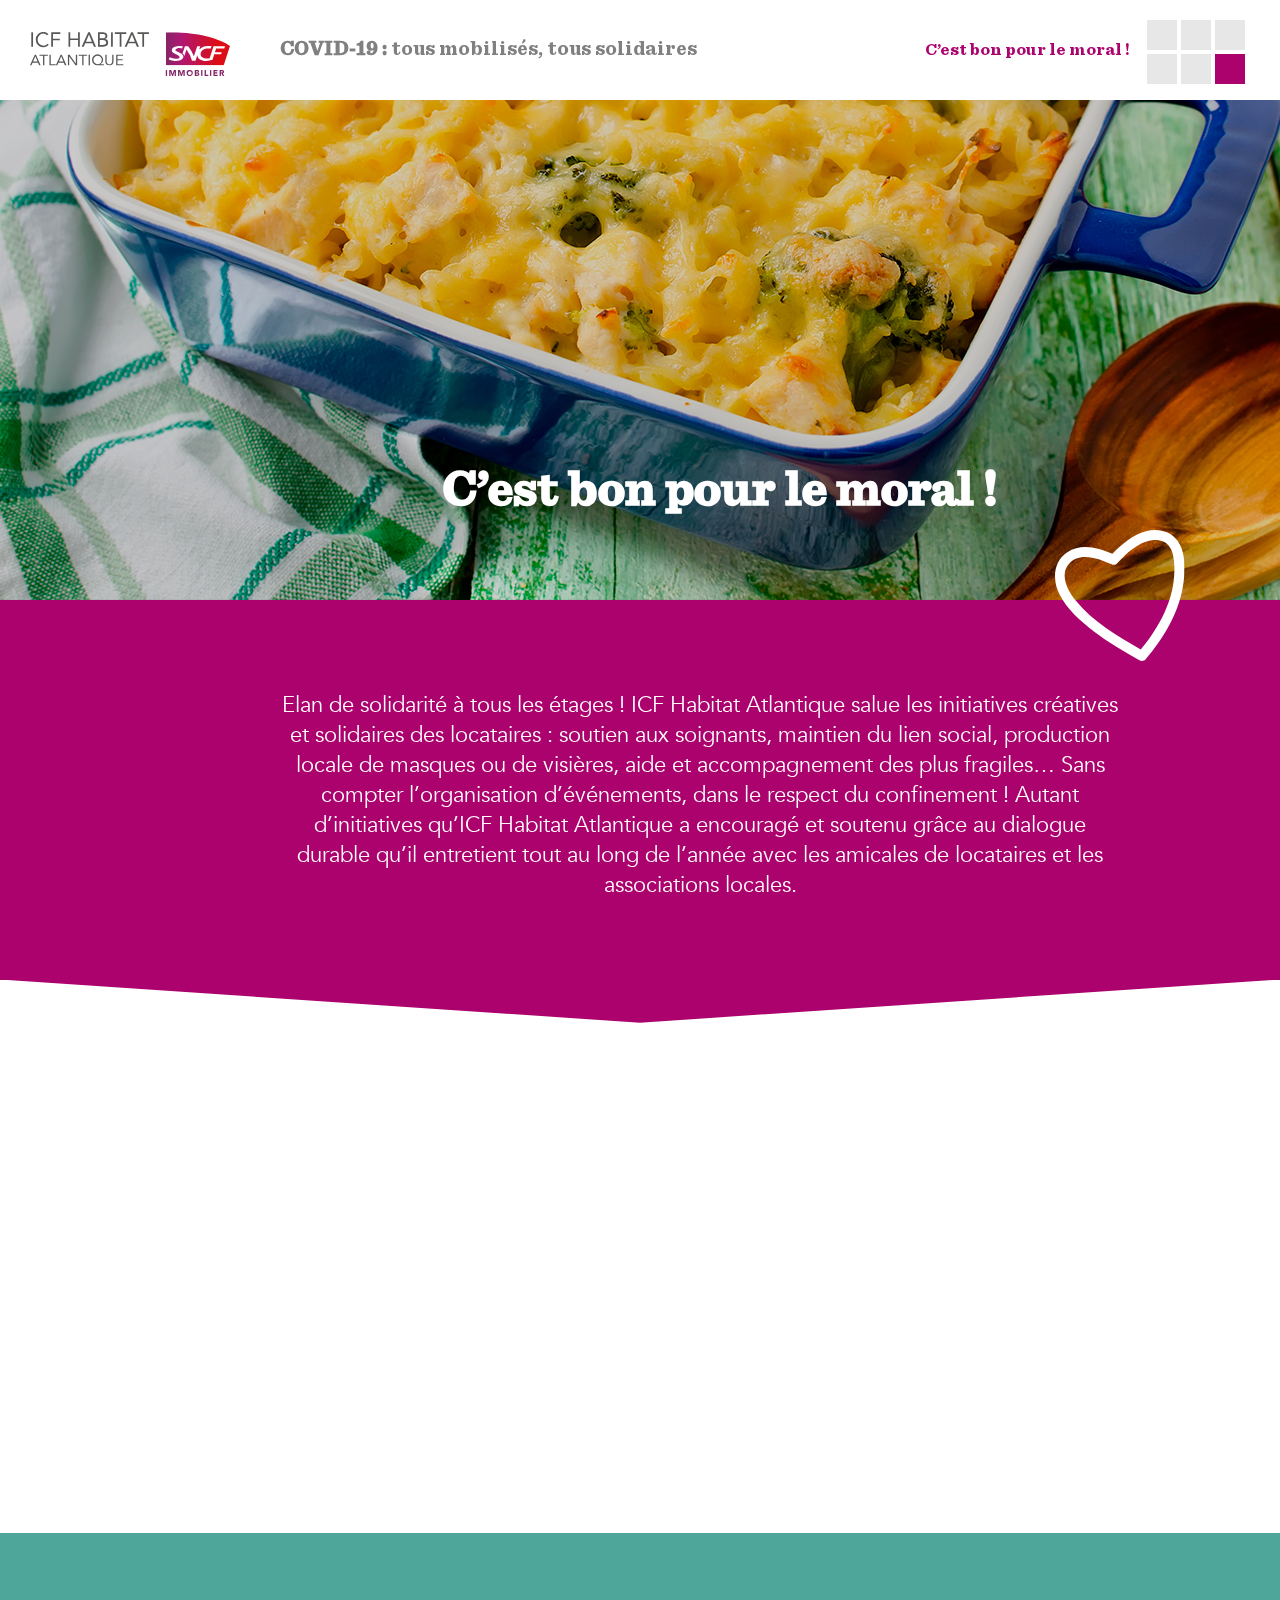
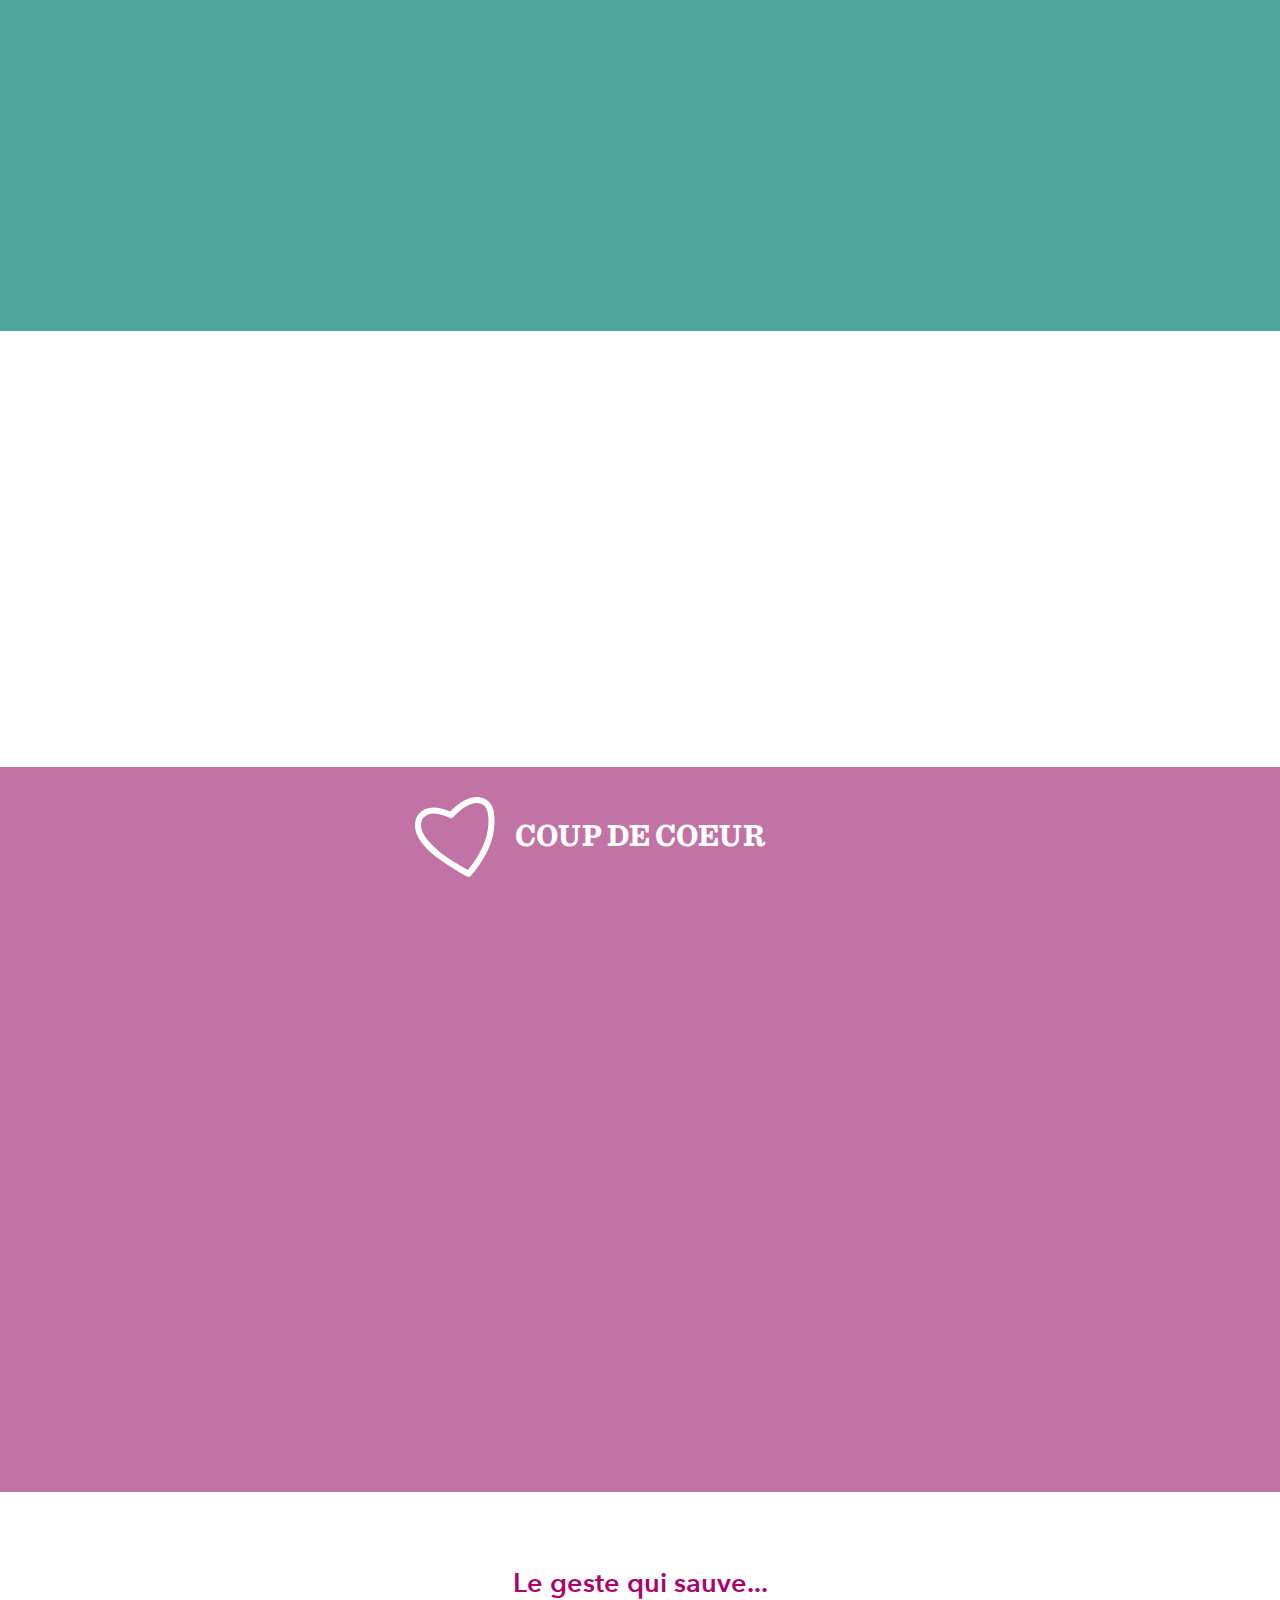
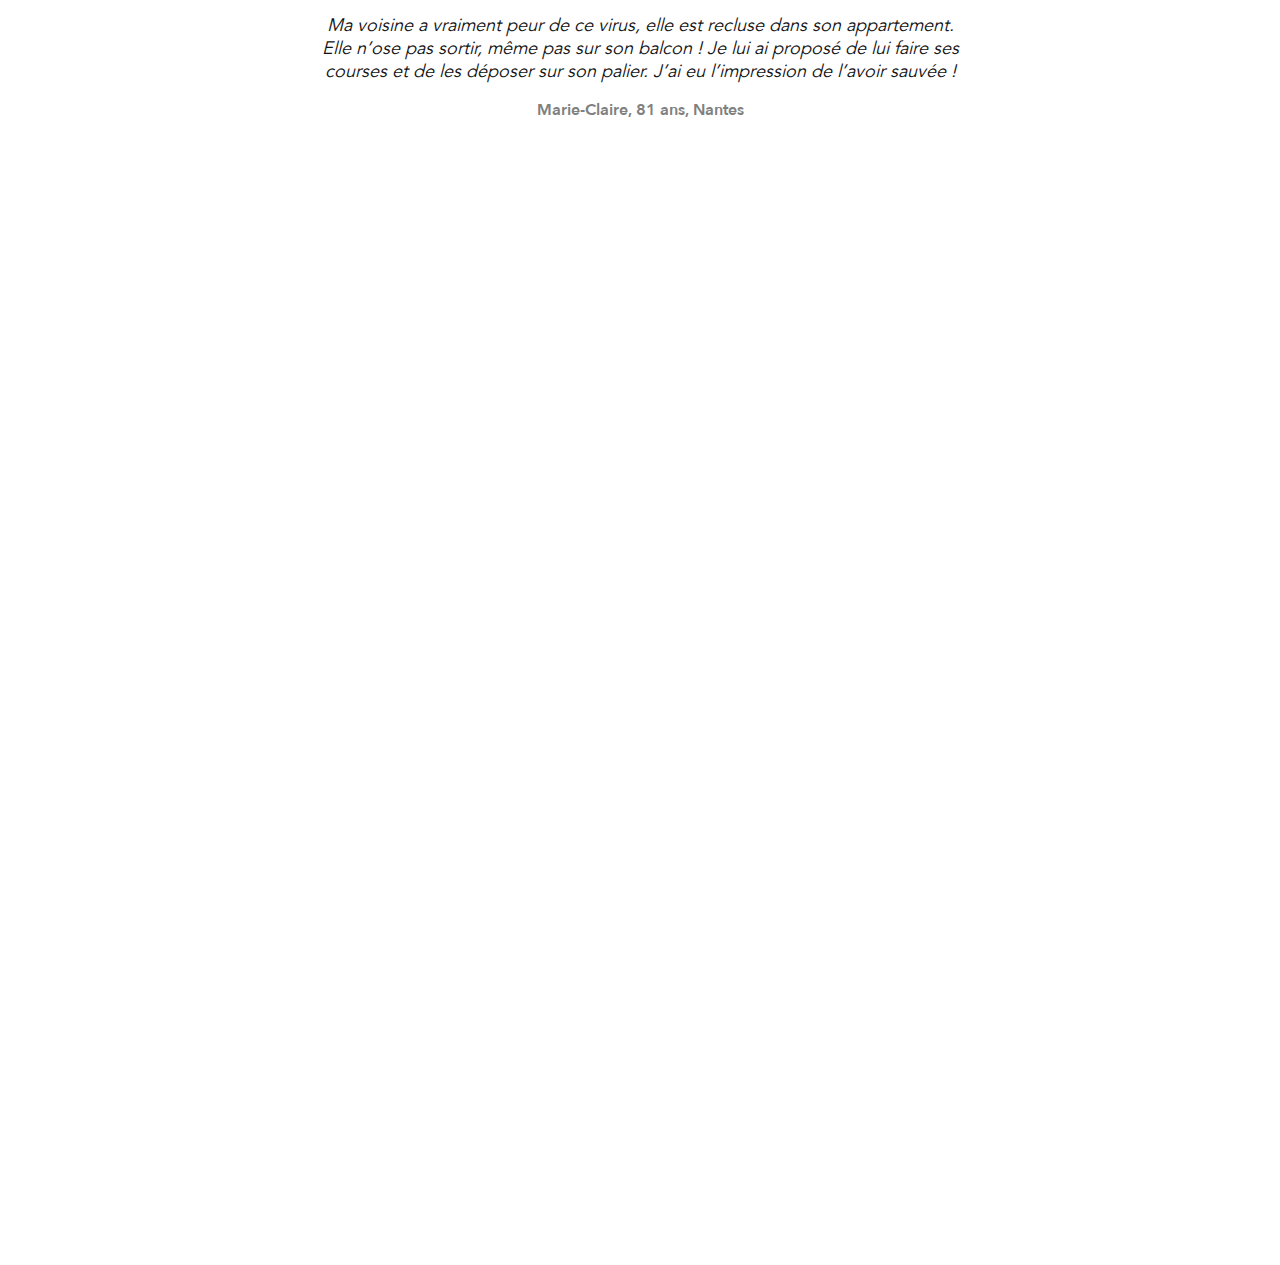
==== bon-pour-le-morale.html @ c7130b4e "OK" ====
<!DOCTYPE html>
<html lang="fr">
<head>
	<meta http-equiv="Content-Type" content="text/html; charset=UTF-8">
	<meta http-equiv="X-UA-Compatible" content="IE=edge">
	<title>ICF 2020</title>
	<meta name="description" content="">
	<meta name="author" content="">
	<meta name="viewport" content="width=device-width, initial-scale=1">
	<link rel="stylesheet" href="css/style.css">
	<link href="https://unpkg.com/aos@2.3.1/dist/aos.css" rel="stylesheet">
	<link rel="stylesheet" href="https://cdnjs.cloudflare.com/ajax/libs/animate.css/4.0.0/animate.min.css"
	/>
</head>

<body class="Body">
	<div class="BurgerMenu">
		<img class="CloseBurgerMenu" src="assets/home/close.svg">
		<div class="BurgerMenuItem animate__animated animate__fadeIn">
			<a href="le-mot-de-la-dg.html">Le mot de la Directrice Générale</a>
			<a href="hommage-victimes.html">Hommage aux victimes</a>
			<a href="communication.html">Communication 100% connectée !</a>
			<a href="situation-urgence.html">Agir sans attendre</a>
			<a href="initiative-solidaire.html">Initiatives solidaires</a>
			<a href="bon-pour-le-morale.html">C’est bon pour le moral !</a>
		</div>
		<img class="VilleBurgerMenu" src="assets/home/ville-full.gif">
	</div>
	<div class="NavFixed">
		<nav class="WrapperBody NavTemplate" data-aos="fade" data-aos-easing="ease-out" data-aos-duration="900" data-aos-offset="200" data-aos-delay="200">
			<div class="LeftInfos">
				<a href="index.html"><img class="Home_Logo" src="assets/logo.svg" alt="Logo"></a>
				<h1 class="H1NavTemplate">COVID-19 : <span class="LowerCaseTxt"> Tous mobilisés, tous solidaires</span></h1>
			</div>
			<div class="OpenBurger"></div>
			<div class="SquareNavWrapper">
				<div class="SquareNav">
					<a href="le-mot-de-la-dg.html">
						<div class="SquareNavItem">
							<p class="PageName">Le mot de la Directrice Générale</p>
						</div>
					</a>
					<a href="hommage-victimes.html">
						<div class="SquareNavItem">
							<p class="PageName">Hommage aux victimes</p>
						</div>
					</a>
					<a href="communication.html">
						<div class="SquareNavItem">
							<p class="PageName">Communication 100% connectée</p>
						</div>
					</a>
					<a href="situation-urgence.html">
						<div class="SquareNavItem">
							<p class="PageName">Agir sans attendre</p>
						</div>
					</a>
					<a href="initiative-solidaire.html">
						<div class="SquareNavItem">
							<p class="PageName">Initiatives solidaires</p>
						</div>
					</a>
					<a href="bon-pour-le-morale.html">
						<div class="SquareNavItem SquareNavItemActive">
							<p class="PageName PageNameActive">C’est bon pour le moral !</p>
						</div>
					</a>
				</div>
			</div>
		</nav>
		<p data-aos="fade" data-aos-easing="ease-out" data-aos-duration="900" data-aos-offset="200" data-aos-delay="200" class="MobileH1NavTemplate" href="index.html">COVID-19 : 
			<span class="LowerCaseTxt"> Tous mobilisés, tous solidaires</span></p>
	</div>
	<div class="RelativeContent">
		<section class="SectionIntro" data-aos="fade" data-aos-easing="ease-out" data-aos-duration="900" data-aos-offset="200" data-aos-delay="100">
			<div class="WrapperBody">
				<div class="IntroImg IntroImgBonMorale">
					<h2 class="IntroH2">C’est bon pour le moral !</h2>
				</div>
				<div class="WrapperFlex">
					<div class="IntroContent" data-aos="fade-down" data-aos-easing="ease-out" data-aos-duration="900" data-aos-offset="20" data-aos-delay="400">
						<div class="animate__animated animate__bounce">
							<img class="animate__animated animate__pulse IntroSmiley" src="assets/template/page-bon-pour-le-morale/smiley.svg" alt="Network" class="IntroContent" data-aos="fade-down" data-aos-easing="ease-out" data-aos-duration="900" data-aos-offset="200" data-aos-delay="1200">
						</div>
						<p class="IntroP">
							Elan de solidarité à tous les étages ! ICF Habitat Atlantique salue les initiatives créatives et solidaires des locataires : soutien aux soignants, maintien du lien social, production locale de masques ou de visières, aide et accompagnement des plus fragiles… Sans compter l’organisation d’événements, dans le respect du confinement ! Autant d’initiatives qu’ICF Habitat Atlantique a encouragé et soutenu grâce au dialogue durable qu’il entretient tout au long de l’année avec les amicales de locataires et les associations locales.
						</p>
					</div>	
				</div>
			</div>
		</section>
		<img class="ShapeSeparator" src='assets/template/page-communication/shape.svg'>
		<section class="SectionArticle SectionArticle2columnFlexEnd WrapperBody">
			<div class="Article" data-aos="fade" data-aos-easing="ease-out" data-aos-duration="800" data-aos-offset="200" data-aos-delay="200">
				<img class="ArticleImg" src="assets/template/page-bon-pour-le-morale/article-1.jpg" alt="Image article">
			</div>
			<div class="Article ArticleNoMargin" data-aos="fade" data-aos-easing="ease-out" data-aos-duration="800" data-aos-offset="200" data-aos-delay="200">
				<img class="IFCVilleBonMorale aos-init aos-animate" data-aos="fade-left" data-aos-easing="ease-out" data-aos-duration="800" data-aos-offset="200" data-aos-delay="300" src="assets/template/page-communication/ville-article.gif" alt="ArticleGif">
			</div>
		</section>
		<section class="SectionQuote QuoteBlueBg">
			<div class="WrapperFlexReverse SectionQuoteReverse">
				<div class="QuoteContent QuoteContentReverse"  data-aos="fade-down" data-aos-easing="ease-out" data-aos-duration="900" data-aos-offset="200" data-aos-delay="400">
					<div class="ProfilInfos ProfilInfosColorPurple">
						<h3>Annie ROMIER</h3>
						<p>Conseillère sociale - Occitanie</p>
						<img class="QuoteUp QuoteUpAnnie" src="assets/template/page-communication/quote.svg" alt="Quote">
						<img class="QuoteDown QuoteDownAnnie" src="assets/template/page-communication/quote-reverse.svg" alt="Quote">
					</div>
					<i class="QuoteDescription QuoteDescriptionReverse QuoteDescription100Width">Notre rôle de conseillers sociaux est avant tout d’être le garant du meilleur lien social
						possible, quelle que soit la situation des locataires. Cette période a aussi été l’occasion
						d’appréhender le monde de demain et de nous interroger pour préparer la reprise…
						À priori réticente, le télétravail s’est avéré efficace et doit se conjuguer aux rencontres
						et entretiens en présentiel quand cela se justifie. À mon sens, ce double mode de
					fonctionnement renforcerait notre travail entre acteurs de proximité.</i>
				</div>
				<img class="QuoteProfilImg" data-aos="fade-in" data-aos-easing="ease-out" data-aos-duration="2200" data-aos-offset="0" data-aos-delay="800" src="assets/template/page-bon-pour-le-morale/annie-profil.png">
			</div>
		</section>
		<section class="SectionArticle WrapperBody">
			<div class="SectionBorderWrapper">
				<div class="AlignCenter Article NoMarginBottom" data-aos="fade" data-aos-easing="ease-out" data-aos-duration="800" data-aos-offset="200" data-aos-delay="200">
					<div class="Article ArticleNoMargin" data-aos="fade" data-aos-easing="ease-out" data-aos-duration="800" data-aos-offset="200" data-aos-delay="200">
						<p class="ArticleTitle NoMarginTop TxtAlignRight MainColor">Seule... Mais entourée</p>
						<p class="ArticleDescription TxtAlignRight"><i>« Je suis âgée de bientôt 81 ans, je vis seule dans mon
							appartement et j’y suis bien. En ce moment c’est un peu plus
							difficile il faut le reconnaitre, mais tout cela est indispensable
							pour notre sécurité. Pour « tuer » le temps je tricote, je regarde
							la télé, je fais mon ménage sans oublier la lecture. C’est
							réconfortant aussi de voir que son bailleur s’inquiète de votre
							bien-être, de votre santé et vous appelle.
						Ça fait du bien, cela remonte aussi le moral ! »</i></p>
						<p class="ArticleProfilDescription TxtAlignRight">Marie-Claire, 81 ans, Nantes</p>
					</div>
				</div>
				<div class="Article ArticleNoMargin" data-aos="fade" data-aos-easing="ease-out" data-aos-duration="800" data-aos-offset="200" data-aos-delay="200">
					<img class="ArticleImg" src="assets/template/page-initiative-solidaire/article-2.jpg" alt="Image article">
				</div>
			</div>
		</section>
		<section class="SectionPurpleArticle WrapperBody">
			<div class="SectionPurpleArticleTitle">
				<img src="assets/template/page-bon-pour-le-morale/smiley.svg">
				<p>COUP DE COEUR</p>
			</div>
			<div class="FlexAlign">
			<div class="Article ArticlePurpleSection" data-aos="fade" data-aos-easing="ease-out" data-aos-duration="800" data-aos-offset="200" data-aos-delay="200">
				<img class="ArticleImg" src="assets/template/page-bon-pour-le-morale/article-2.jpg" alt="Image article">
				<p class="ArticleTitle">À Toulouse,</p>
				<p class="ArticleDescription ArticleDescriptionSmall">l’amicale des locataires de la résidence
Rouault travaille à l’organisation d’un concours de dessins
destiné aux enfants. Leurs créations, réalisées durant le
confinement, devraient être exposées et récompensées par
un jury à la rentrée, en septembre. ICF Habitat Atlantique
apporte son soutien logistique et financier à l’organisation de
l’événement.</p>
			</div>
			<div class="Article" data-aos="fade" data-aos-easing="ease-out" data-aos-duration="800" data-aos-offset="200" data-aos-delay="200">
				<img class="ArticleImg" src="assets/template/page-bon-pour-le-morale/article-3.jpg" alt="Image article">
				<p class="ArticleTitle">À Tarbes,</p>
				<p class="ArticleDescription ArticleDescriptionSmall">les habitants de la résidence Racine ont
régulièrement cuisiné pour l’une de leur voisine, une infirmière
mobilisée sur le front de la crise sanitaire.</p>
			</div>
		</div>
		</section>
		<section class="WrapperBody SectionCenter">
			<p class="ArticleTitle MainColor">Le geste qui sauve...</p>
				<p class="ArticleDescription ArticleDescriptionSmall"><i>Ma voisine a vraiment peur de ce virus, elle est recluse dans son appartement.<br class='BrOnlyDesktop'> Elle n’ose pas sortir, même pas sur son
balcon ! Je lui ai proposé de lui faire ses courses et de les déposer sur son palier. J’ai eu l’impression de l’avoir sauvée !</i></p>
<p class="ArticleProfilDescription">Marie-Claire, 81 ans, Nantes</p>
		</section>
	<section class="SectionArticle WrapperBody">
			<div class="SectionBorderWrapper">
				<div class="AlignCenter Article NoMarginBottom" data-aos="fade" data-aos-easing="ease-out" data-aos-duration="800" data-aos-offset="200" data-aos-delay="200">
					<div class="Article ArticleNoMargin" data-aos="fade" data-aos-easing="ease-out" data-aos-duration="800" data-aos-offset="200" data-aos-delay="200">
						<p class="ArticleTitle NoMarginTop TxtAlignRight MainColor">Avec cœur et simplicité</p>
						<p class="ArticleDescription TxtAlignRight"><i>« La résidence la Juncasse ressemble à un petit village !
Tout le monde se connaît. Pendant le confinement, la question
de l’entraide entre voisins ne s’est pas vraiment posée ! C’était
logique et spontané comme ça l’est tout au long de l’année
et depuis toujours… « Tout va bien ? » ; « Je sors, tu as (vous
avez) besoin de quelque chose ? ». Prendre des nouvelles, faire
les courses, apporter des masques ou autres aux locataires qui
ne pouvaient se déplacer… C’est ce que nous avons tous fait,
avec coeur et simplicité ! »</i></p>
						<p class="ArticleProfilDescription TxtAlignRight">Mauricette, 64 ans, La Juncasse</p>
					</div>
				</div>
				<div class="Article ArticleNoMargin" data-aos="fade" data-aos-easing="ease-out" data-aos-duration="800" data-aos-offset="200" data-aos-delay="200">
					<img class="ArticleImg" src="assets/template/page-bon-pour-le-morale/article-4.jpg" alt="Image article">
				</div>
			</div>
		</section>
		<div data-aos="fade" data-aos-easing="ease-out" data-aos-duration="700" data-aos-offset="0" data-aos-delay="300">
			<div class="SectionVilleFooter WrapperBody">
				<div class="BandeauEnd">
					<img class="VilleFooter VilleFooterLastPage" src="assets/home/ville-full.gif">
					<div>
						<p class="BandeauMessage">
							<span>Bravo</span><br>
							aux locataires qui ont spontanément initié le dialogue avec leurs voisins depuis leur balcon !
						</p>
					</div>
				</div>
			</div>
			<footer>
				<a class="FooterLinks" href="#!">Mentions légales</a>
				<a class="FooterLinks" href="#!">Contact</a>
			</footer>
		</div>
	</div>
	<script src="https://unpkg.com/aos@2.3.1/dist/aos.js"></script>
	<script src="https://cdnjs.cloudflare.com/ajax/libs/jquery/3.5.1/jquery.min.js"></script>
	<script>
		AOS.init();
		AOS.init({
disable: 'mobile',// accepts following values: 'phone', 'tablet', 'mobile', boolean, expression or function
startEvent: 'DOMContentLoaded', // name of the event dispatched on the document, that AOS should initialize on
initClassName: 'aos-init', // class applied after initialization
animatedClassName: 'aos-animate', // class applied on animation
useClassNames: false, // if true, will add content of `data-aos` as classes on scroll
disableMutationObserver: false, // disables automatic mutations' detections (advanced)
debounceDelay: 50, // the delay on debounce used while resizing window (advanced)
throttleDelay: 99, // the delay on throttle used while scrolling the page (advanced)
// Settings that can be overridden on per-element basis, by `data-aos-*` attributes:
offset: 5, // offset (in px) from the original trigger point
delay: 0, // values from 0 to 3000, with step 50ms
duration: 400, // values from 0 to 3000, with step 50ms
easing: 'ease', // default easing for AOS animations
once: true, // whether animation should happen only once - while scrolling down
mirror: false, // whether elements should animate out while scrolling past them
anchorPlacement: 'top-bottom', // defines which position of the element regarding to window should trigger the animation

});
</script>

<script type="text/javascript">
	$(".OpenBurger").on("click", function () {
		$(".BurgerMenu").css("display", "flex");
	});

	$(".CloseBurgerMenu").on("click", function () {
		$(".BurgerMenu").css("display", "none");
	});
</script>
<script>
	$(document).ready(function() {     
		$('.SquareNavItem').hover(function(){     
			$('.PageNameActive').addClass('Hide');    
		},     
		function(){    
			$('.PageNameActive').removeClass('Hide');     
		});
	});  
</script>

</body>
</html>
---- css/style.css ----
html, body {
	margin: 0px;
	padding: 0px;
	font-family: Roboto;
	margin: 0 auto;
	overflow-x: hidden;
	text-rendering:optimizeLegibility !important;
	-webkit-font-smoothing: antialiased !important;
}

.MainColor {
	color: #ac026e !important;
}

.MarginTop {
	margin-top: 40px;
}

.LowerCaseTxt {
	text-transform: lowercase; 
	font-weight: lighter;
}

.Hide {
	display: none !important;
}

.NoMargin {
	margin: 0px !important;
}

.NoMarginTop {
	margin-top: 0px !important
}

.NoMarginBottom {
	margin-bottom: 20px !important;
}

.BrOnlyMobile {
	display: none;
}

@media screen and (max-width: 780px) {
	.BrOnlyMobile {
		display: block;
	}
}

.WrapperSpeechFlexReverse {
	flex-direction: row-reverse;
}



@font-face {
 font-family: "Avenir";
 src: url("../assets/fonts/avenir.ttf");
 font-weight: 300;
 font-style: normal;
}

@font-face {
 font-family: "Sentinel";
 src: url("../assets/fonts/sentinel.ttf");
 font-weight: 300;
 font-style: normal;
}

@font-face {
 font-family: "Avenir-Medium";
 src: url("../assets/fonts/avenir-medium.ttf");
 font-weight: 500;
 font-style: normal;
}


input,textarea,button,select,a {
  -webkit-tap-highlight-color: rgba(0,0,0,0);
    color: inherit; /* blue colors for links too */
  text-decoration: inherit; /* no underline */
}

a {
  color: inherit; /* blue colors for links too */
  text-decoration: inherit; /* no underline */
}

/*Home*/
.Home {
	max-width: 1440px;
	margin: 0 auto;
	font-family: "Sentinel", sans-serif;
	padding: 0px 20px;
}

header {
	margin: 40px 0px 30px 0px;
	display: flex;
	justify-content: center;
}

@media screen and (max-width: 414px) {
	header {
		margin: 35px 0px 0px 0px;
	}
}

.Home_Logo {
	width: 200px;
	height: 100%;
	margin-top: 4px;
}

@media screen and (max-width: 320px) {
	.Home_Logo {
		width: 160px;
	}
}

.Wrapper_H1_Desktop {
	margin-top: 20px;
	margin-bottom: 20px;
	width: 100%;
}

.Wrapper_H1_Mobile {
	margin-top: 35px;
	margin-bottom: 35px;
	display: none;
}

@media screen and (max-width: 780px) {

	.Wrapper_H1_Desktop {
		display: none;
	}

	.Wrapper_H1_Mobile {
		display: block;
	}
}

@media screen and (max-width: 320px) {
	.Wrapper_H1_Mobile {
		margin-top: 30px;
		margin-bottom: 30px;
	}
}


.Home_H1 {
	font-size: 45px;
	line-height: 50px;
	text-align: center;
	text-transform: uppercase;
	color: #ac026e;
	margin: 0px;
	padding: 0px;
}

@media screen and (max-width: 500px) {
	.Home_H1 {
		font-size: 8vw;
		line-height: 10vw;
	}
}

@media screen and (max-width: 320px) {
	.Home_H1 {
		font-size: 30px;
		line-height: 40px;
	}
}

.Home_P {
	font-size: 18px;
	margin: 0 auto;
	margin-top: 5px;
	color: grey;
	max-width: 1000px;
	text-align: center;
	text-transform: uppercase;
}

@media screen and (max-width: 938px) {

	.Home_P {
		max-width: 650px;
	}
}

@media screen and (max-width: 635px) {

	.Home_P {
		width: 100%;
		max-width: 550px;
	}

	.BrHome_P_Tablet {
		display: none;
	}
}

@media screen and (max-width: 500px) {
	.Home_P {
		margin-top: 30px;
	}
}
	

.Wrapper {
	display: flex;
	flex-wrap: wrap;
	max-width: 1000px;
	margin: 0 auto;
	justify-content: center;
	position: relative;
}

.CardScale {
	width: 280px;
	height: 280px;
	border: solid 10px #FFFFFF;
	font-size: 20px;
	color: #FFFFFF;
	text-align: center;
	display: flex;
	align-items: center;
	justify-content: center;
	position: relative;
	overflow: hidden;	
}

.CardScaleImg {
	height: 100%;
	width: 100%;
	display: flex;
	align-items: center;
	justify-content: center;
	background-position: center;
    background-size: cover;
    background-repeat: no-repeat;
    transition: all 1s;
}

.CardScaleImg:hover {
	transform: scale(1.2);
}

.NameCard {
	z-index: 99;
	width: 100%;
	cursor: pointer;
}

.LinkCard {
	z-index: 98;
	height: 100%;
	width: 100%;
	position: absolute;
}

@media screen and (max-width: 938px) {
	.CardScale {
		width: 230px;
		height: 230px;
	}
}

@media screen and (max-width: 780px) {
	.CardScale {
		width: 280px;
		height: 280px;
		background-position: initial !important;
	}
}

@media screen and (max-width: 500px) {
	.CardScale {
		width: 300px;
		height: 300px;
		background-position: initial !important;
		border:0px;
		margin-bottom: 20px;
	}

	.CardScale:last-child {
		margin-bottom: 0px;
	}
}

.CardScaleImg1 {
	background-image: url('../assets/home/sujet-1.jpg');
}

.CardScaleImg2 {
	background-image: url('../assets/home/sujet-2.jpg');
}

.CardScaleImg3 {
	background-image: url('../assets/home/sujet-3.jpg');
}

.CardScaleImg4 {
	background-image: url('../assets/home/sujet-4.jpg');
}

.CardScaleImg5 {
	background-image: url('../assets/home/sujet-5.jpg');
}

.CardScaleImg6 {
	background-image: url('../assets/home/sujet-6.jpg');
}

.VilleRight {
	position: absolute;
	z-index: -1;
	width: 240px;
	right: -20px;
	top: 200px;
	transition: all ease-out 0.5s;
}

.VilleLeft{
	position: absolute;
	z-index: -1;
	width: 640px;
	left: -300px;
	top: 200px;
	transition: all ease-out 0.5s;
}


@media screen and (max-width: 1235px) {
	.VilleRight, .VilleLeft {
		opacity: 0 !important;
		display: none;
		transition: all ease-out 0.5s;
	}
}

footer {
	margin-top: 50px;
	background-color: #9b9b9b;
	height: 200px;
	display: flex;
	justify-content: center;
	align-items: center;
}

.FooterLinks {
	font-family: "Avenir", sans-serif;
	text-decoration:none;
	text-transform: uppercase;
	font-size: 13px;
	color: #FFF;
	transition:all ease-out 0.4s;
}

.FooterLinks:hover {
	opacity: 0.5;
}

footer > a:first-child {
	margin-right: 10px;
}
/*Home*/

/*Template*/
.WrapperBody {
	max-width: 1340px;
	margin: 0 auto;
	padding: 0px 30px;
}

@media screen and (max-width: 414px) {
	.WrapperBody {
		padding: 0px 20px;
	}
}

.ShapeSeparator {
	margin-top: -1px;
	width: 100%;
}

@media screen and (max-width: 822px) {
	.ShapeSeparator {
		width: 100%;
	}
}

@media screen and (max-width: 414px) {
	.ShapeSeparator {
		display: none;
	}
}

.LinkBackHome {
	margin-right: 7px;
}

.NavFixed {
	position: fixed;
	top: 0;
	left: 0;
	right: 0;
	z-index: 150;
	margin-bottom: 100px;
	background-color: #FFFFFF;
	width: initial;
}

.RelativeContent {
	position: absolute;
	width: 100%;
	top: 100px;
	width: 100%;
}

@media screen and (max-width: 822px) {
	.RelativeContent {
		top: 100px;
		position: absolute;
	}
}

@media screen and (max-width: 635px) {
	.RelativeContent {
		top: 140px;
		position: absolute;
	}
}

.NavTemplate {
	height: 100px;
	display: flex;
	align-items: center;
	justify-content: space-between;
}

@media screen and (max-width: 822px) {
	.NavTemplate {
		height: 100px;
	}
}



@media screen and (max-width: 1120px) {
	.Home_Logo {
		width: 150px;
	}
}

@media screen and (max-width: 505px) {
	.Home_Logo_Index {
		margin-top: 10px !important;
		width: 175px !important;
	}
}

.H1NavTemplate, .MobileH1NavTemplate {
	font-family: "Sentinel", sans-serif;
	text-transform: uppercase;
	color: grey;
	font-size: 20px;
	margin-left: 50px;
	text-decoration: none;
	outline: 0;
	border-style: none;
}

.MobileH1NavTemplate {
	display: none;
}

.NavArrowBack {
	width: 8px;
	margin-right: 10px;
}

@media screen and (max-width: 1120px) {
	.H1NavTemplate, .MobileH1NavTemplate {
		font-size: 17px;
		margin-left: 30px;
	}
}

@media screen and (max-width: 320px) {
	.H1NavTemplate, .MobileH1NavTemplate {
		font-size: 14px;
	}
}

@media screen and (max-width: 635px) {
	.H1NavTemplate {
		display: none;
	}

	.MobileH1NavTemplate {
		display: flex;
		margin: 0px 0px 20px 20px;
		width: auto;
	}
}

.LeftInfos {
	display: flex;
}

@media screen and (max-width: 822px) {
	.SquareNavWrapper {
		position: relative;
	}

	.SquareNav::before {
		font-family: "Sentinel", sans-serif;
		content: 'Menu';
		position: absolute;
		font-size: 13px;
		color: grey;
		left: -50px;
		top: 12px;
	}
}

@media screen and (max-width: 320px) {
		.SquareNav::before {
			font-size: 12px;
			left: -35px;
			top: 12px;

	}
}

.SquareNav {
	display: flex;
	flex-wrap: wrap;
	width: 105px;
	height: 65px;
	position: relative;
}

.SquareNavItem {
	width: 30px;
	height: 30px;
	background-color: #E7E7E7;
	border: solid 2px #FFFFFF;
	cursor: pointer;
}

@media screen and (max-width: 822px) {
	.SquareNav {
		width: 70px;
		height: 45px;
		cursor: pointer;
	}

	.SquareNavItem {
		width: 18px;
		height: 18px;
	}
}

.SquareNavItemActive {
	background-color: #ac026e;
}

@media screen and (max-width: 822px) {
	.SquareNavItemActive {
		background-color: #E7E7E7;
	}
}

.PageName {
	font-family: "Sentinel", sans-serif;
	font-size: 17px;
	color: #ac026e;
	text-align: right;
	position: absolute;
	display: none;
	margin: 0px;
	top:22px;
	right: 120px;
	width: max-content;
}

.PageNameBreakLine {
	position: absolute;
	top: 18px;
}

.PageNameActive {
	display: block;
}

.SquareNavItem:hover .PageName {
	display: block;
}

.SquareNavItem > a {
	border:none;
}

@media screen and (max-width: 1035px) {
	.PageName {
		font-size: 15px;
	}
}

@media screen and (max-width: 822px) {
	.PageName, .PageNameActive {
		display: none !important;
	}
}

/*Burger Menu*/
.OpenBurger {
	position: absolute;
	width: 105px;
	height: 70px;
	right: 0;
	z-index: 99;
	cursor: pointer;
	display: none;
}

@media screen and (max-width: 822px) {
	.OpenBurger {
		display: block;
	}
}

.BurgerMenu {
	position: fixed;
	left: 0;
	right: 0;
	bottom: 0;
	top: 0;
	z-index: 155;
	background-color: #ac026e;
	height: 100vh;
	width: 100vw;
	display: flex;
	justify-content: center;
	overflow: hidden;
	display: none;
}

.CloseBurgerMenu {
	position: absolute;
	top: 30px;
	width: 35px;
	height: 35px;
	z-index: 9000;
	cursor: pointer;
}

.BurgerMenuItem {
	margin-top: 120px;
}

.BurgerMenuItem > a {
	color: #FFF;
	font-size: 20px;
	font-family: "Sentinel", sans-serif;
	text-align: center;
	margin: 0px 0px 30px 0px; 
	display: block;
}

@media screen and (max-width: 320px) {
	.BurgerMenuItem > a {
		font-size: 17px;
		margin-bottom: 20px;
	}
}

.BurgerMenuItem > a:last-child {
	margin: 0px;
}

.VilleBurgerMenu {
	position: absolute;
	width: 110vw;
	opacity: 1;
	bottom: 10%;
}

@media screen and (max-width: 800px) {
	.BurgerMenu {
		display: none;
	}
}
/*Burger Menu*/

.SectionIntro {
	background-color: #ac026e;
}

@media screen and (max-width: 822px) {
	.SectionIntro {
		padding: 0px 0px 50px 0px;
	}
}

@media screen and (max-width: 505px) {
	.SectionIntro {
		padding: 0px 0px 30px 0px;
	}
}

.WrapperFlex {
	display: flex;
	align-items: center;
	width: 1340px;
	justify-content: center;
}


.WrapperFlexReverse {
	display: flex;
	align-items: center;
	width: 1340px;
	justify-content: center;
}

@media screen and (max-width: 822px) {
	.WrapperFlex {
		width: 100%;
		max-width: 780px;
		flex-wrap: wrap;
		justify-content: flex-start;
	}

	.WrapperFlexReverse {
		width: 100%;
		max-width: 780px;
		flex-wrap: wrap-reverse;
		justify-content: flex-start;
	}
}

.IntroContent {
	margin: 80px 0px;
	position: relative;
}

@media screen and (max-width: 822px) {
	.IntroContent {
		margin: 30px 0px;
	}
}

@media screen and (max-width: 505px) {
	.IntroContent {
		margin: 0px 0px;
	}
}

.IntroH2 {
	font-size: 50px;
	margin-top: 0px;
	color: #FFFFFF;
	font-family: "Sentinel", sans-serif;
	text-align: center;
	margin-bottom: 80px;
}

@media screen and (max-width: 505px) {
	.IntroH2 {
		font-size: 10vw;
	}
}

.IntroP {
	font-size: 22px;
	color: #FFFFFF;
	font-family: "Avenir", sans-serif;
	max-width: 850px;
	margin: 10px 0px 0px 0px;
	text-align: center;
}

@media screen and (max-width: 505px) {
	.IntroP {
		text-align: left;
		margin-top: 0px;
	}
}

@media screen and (max-width: 414px) {
	.IntroP, .ArticleDescription, .SocialPostDescription, .TxtSpeech, .Iexergue, .AfficheContent, .ArticleDescriptionCenter {
		max-width: 100% !important;
		font-size: 4.5vw !important;
	}
}

@media screen and (max-width: 320px) {
	.IntroP, .ArticleDescription, .SocialPostDescription, .TxtSpeech, .Iexergue, .AfficheContent, .ArticleDescriptionCenter {
		max-width: 100% !important;
		font-size: 5vw !important;
	}
}

.IntroImg {
	min-height: 500px;
	height: 100%;
	display: flex;
	align-items: flex-end;
	justify-content: center;
	overflow: hidden;
    box-sizing: border-box;
    width: 100vw;
    min-width: 1440px;
    margin-left: calc(-50vw + 50%);
    background-repeat: no-repeat;
	background-size: cover;
	background-position: center;
}

.IntroImgCommunication {
	background-image: url('../assets/template/page-communication/intro.jpg');
}

.IntroImgSituationUrgence {
	background-image: url('../assets/template/page-agir-sans-attendre/intro.jpg');
}

@media screen and (max-width: 505px) {
	.IntroImgSituationUrgence {
		background-position: -175px;
	}
}

.IntroImgInitiativeSolidaire {
	background-image: url('../assets/template/page-initiative-solidaire/intro.jpg');
}

@media screen and (max-width: 505px) {
	.IntroImgInitiativeSolidaire {
		background-position: -480px;
	}
}

.IntroImgBonMorale {
	background-image: url('../assets/template/page-bon-pour-le-morale/intro.jpg');
}

@media screen and (max-width: 822px) {
	.IntroImg {
		margin-bottom: 30px;
		min-width: 100%;
		width: 100%;
		min-width: 100vw;
	}
}

@media screen and (max-width: 505px) {
	.IntroImg {
		min-height: 400px;
	}
}

/*Ico Intro*/

.IntroNetwork {
	position: absolute;
	top: -120px;
	right: 30px;
	width: 140px;
}

@media screen and (max-width: 505px) {
	.IntroNetwork {
		top: -100px;
		width: 100px;
	}
}


.IntroSiren {
	position: absolute;
	top: -190px;
	right: -20px;
	width: 160px;
}

.IntroSmiley {
	position: absolute;
	top: -150px;
	right: -60px;
	width: 130px;
}

@media screen and (max-width: 825px) {
	.IntroSmiley {
		top: -106px;
		width: 95px;
		right: 30px;
	}
}

@media screen and (max-width: 825px) {
	.IntroSiren {
		top: -128px;
		width: 120px;
		right: 20px;
	}
}

@media screen and (max-width: 505px) {
	.IntroSiren {
		top: -105px;
		width: 100px;
	}
}

/*Ico Intro*/

.SectionQuote {
    display: flex;
    align-items: center;
    padding: 30px;
    box-sizing: border-box;
    margin: 50px auto;
    width: 1340px;
    position: relative;
}

.QuoteBlueBg {
	background-color: #5EB3AA;
}

.QuoteOrangeBg {
	background-color: #F3A55A;
}

.QuotePurpleBg {
	background-color: #D8626B;
}

.QuoteBlueBg {
	background-color: #4EA69B;
}

.SectionQuoteReverse {
	flex-flow: row-reverse;
}

@media screen and (max-width: 822px) {
	.SectionQuote {
		width: initial;
		padding: 30px;
	}

	.SectionQuoteReverse {
		flex-flow: wrap-reverse;
	}
}

@media screen and (max-width: 414px) {
	.SectionQuote {
		width: initial;
		padding: 20px;
	}
}

@media screen and (max-width: 414px) {
	.SectionQuote {
		width: initial;
		padding: 20px;
	}
}

.QuoteContent {
	display: flex;
	flex-direction: column;
	align-items: flex-end;
	margin:0px 50px;
	position: relative;
}

.QuoteContentReverse {
	align-items: flex-start;
}

@media screen and (max-width: 822px) {
	.QuoteContent {
		align-items: flex-start;
		margin:0px 0px;
	}
}

.ProfilInfos {
	display: flex;
	width: max-content;
	align-items: flex-end;
	justify-content: flex-end;
	font-family: "Sentinel", sans-serif;
	flex-direction: column;
	border-bottom: solid 2px #FFF;
	padding-bottom: 5px;
}

.QuoteContentReverse > .ProfilInfos {
	align-items: flex-start;
}


.ProfilInfosColorOrange {
	color: #DF9944;
}

.ProfilInfosColorBlue {
	color: #5AA89B;
}

@media screen and (max-width: 822px) {
	.ProfilInfos  {
		align-items: flex-start;
	}
}

@media screen and (max-width: 506px) {
	.ProfilInfos  {
		align-items: flex-start;
		flex-direction: column;
	}
}

.ProfilInfos > h3 {
	margin:0px;
	font-size: 30px;
	color: #FFF;
}

@media screen and (max-width: 505px) {
	.ProfilInfos > h3 {
		font-size: 25px;
	}
}

.ProfilInfos > p {
	margin: 0px 0px 6px 0px;
	color: #FFF;
	font-size: 15px;
	font-family: "Avenir-Medium", sans-serif;
}

@media screen and (max-width: 506px) {
	.ProfilInfos > p {
		margin: 0px
	}
}

.QuoteUp {
	width: 70px;
	position: absolute;
	z-index: 0;
	opacity: 0.3;
}


.QuoteDown {
	width: 70px;
	position: absolute;
	opacity: 0.3;
	z-index: 0;
}


.QuoteUpDalila {
	top: 50px;
	left: 0;
}

.QuoteDownDalila {
	bottom: -20px;
	right: -40px;
}

.QuoteUpPauline {
	top: 70px;
	left: -40px;
}

.QuoteDownPauline {
	bottom: -10px;
	right: -40px;
}

.QuoteUpMarieJeanne {
	top: 80px;
	left: -67px;
}

.QuoteDownMarieJeanne {
	bottom: -30px;
	left: 180px;
}

.QuoteUpMathilde {
	top: 70px;
	left: -70px;
}

.QuoteDownMathilde {
	bottom: -30px;
	left: 170px;
}

.QuoteUpAnnie {
	top: 70px;
	left: -70px;
}

.QuoteDownAnnie {
	bottom: -30px;
	left: 240px;
}

@media screen and (max-width: 822px) {
	.QuoteUpDalila, .QuoteUpPauline, .QuoteUpMarieJeanne, .QuoteUpMathilde, .QuoteUpAnnie {
		right: 0px !important;
		top: 0;
		left: auto;
		position: absolute;
	}

	.QuoteDown {
		display: none;
	}
}


@media screen and (max-width: 822px) {
	.QuoteProfilImg  {
		width: 250px;
		margin-bottom: 20px;
	}
}

@media screen and (max-width: 620px) {
	.ProfilInfos > img{
		position: absolute;
		right: 0px;
	}
}

@media screen and (max-width: 375px) {
	.ProfilInfos > img{
		width: 70px;
	}
}

@media screen and (max-width: 325px) {
	.ProfilInfos > img{
		width: 50px;
	}
}

.QuoteImgElementDesktop {
	width: 250px;
	margin-bottom: -115px;
}

.QuoteElementPhone {
	margin-top: -120px;
	transform: rotate(5deg) !important;
	width: 185px;
	
}

@media screen and (max-width: 822px) {
	.QuoteImgElementDesktop  {
		position: absolute;
    	width: 150px;
    	left: 218px;
    	top: 80px;
    	transform: rotate(14deg) !important;
    	z-index: 100;
	}

	.QuoteElementPhone {
		position: absolute;
    	width: 105px;
    	left: 218px;
    	top: 180px;
    	transform: rotate(14deg) !important;
    	z-index: 100;	
	}
}

@media screen and (max-width: 414px) {
	.QuoteImgElementDesktop  {
    	right: 60px;
    	top: 100px;
    	left: initial;
    	z-index: 99;
	}
}

@media screen and (max-width: 320px) {
	.QuoteImgElementDesktop  {
    	right: 20px;
    	top: 60px;
	}
}

@media screen and (max-width: 320px) {
	.QuoteElementPhone {
		left: 180px;
		width: 100px;
	}
}


.QuoteDescription {
	text-align: right;
	width: 550px;
	font-family: "Avenir", sans-serif;
	margin-top: 30px;
	font-size: 18px;
}

.QuoteDescriptionReverse {
	text-align: left;
}

@media screen and (max-width: 822px) {
	.QuoteDescription  {
		width: 100%;
	}

	.BrOnlyDesktop {
		display: none;
	}
}

@media screen and (max-width: 822px) {
	.QuoteDescription {
		text-align: left !important;
	}
}

@media screen and (max-width: 414px) {
	.QuoteDescription {
		font-size: 4.5vw;
	}
}

.QuoteInTxt {
	font-family: "Sentinel", sans-serif !important;
	color: #FFF;
	font-size: 230px;
}

.SectionArticle {
	font-family: "Avenir", sans-serif;
	display: flex;
	align-items: center;
	position: relative;
	margin-top: 50px;
	margin-bottom: 50px;
	min-width: auto;
	width: 1440px;
}

.SectionArticle2column {
	align-items: flex-start !important;
	justify-content: space-between !important;
}

@media screen and (max-width: 822px) {
	.SectionArticle {
		flex-wrap: wrap;
		min-width: auto;
		width: auto;
	}
}

.Article {
	margin: 0px 50px 0px 0px;
	width: 100%;
}

.ArticleNoMargin {
	margin-right: 0px;
}

@media screen and (max-width: 822px) {
	.SectionArticle2column > .Article:first-child {
		margin-bottom: 50px;
	}
}


@media screen and (max-width: 822px) {
	.Article {
		margin-right: 0px;
		margin-bottom: 50px;
	}	
}

@media screen and (max-width: 822px) {
	.Article:last-child {
		margin-right: 0px;
		margin-bottom: 0px;
	}	
}

.ArticleImg {
	width: 100%;
	min-width: 645px;
}

@media screen and (max-width: 822px) {
	.ArticleImg {
		width: 100%;
		height: auto;
		min-width: auto;
	}
}

.ArticleTitle {
	font-size: 27px;
	line-height: 30px;
	margin-bottom: 10px;
	font-weight: 500;
	font-family: "Avenir-Medium", sans-serif;
	color: #111213;
}

.ArticleTitleMarginTop {
	margin-top: 35px !important;
}

@media screen and (max-width: 505px) {
	.ArticleTitleMarginTop {
		margin-top: 20px !important;
	}
}

.ArticleDescription {
	margin: 5px 0px 0px 0px; 
	max-width: 650px;
	color: #686868;
	line-height: 23px;
	font-size: 18px;
	font-family: 'Avenir', sans-serif;
}

.ImgDescription {
	margin: 5px 0px 0px 0px; 
	max-width: 550px;
	color: #686868;
}

.ArticleProfilDescription {
	font-family: "Avenir-Medium", sans-serif;
	color: grey;
}

.TxtAlignRight {
	text-align: right !important;
}

@media screen and (max-width: 820px) {
	.TxtAlignRight {
		text-align: left !important;
	}
}

.ArticleVilleGif {
	width: 100%;
	height: 100%;
	margin-top: -75px;
}

@media screen and (max-width: 822px) {
	.ArticleVilleGif {
		width: 100%;
		height: auto;
		margin-top: 50px;
	}
}

@media screen and (max-width: 414px) {
	.ArticleVilleGif {
		width: 100%;
		height: auto;
		margin-top: 30px;
	}
}

.SocialPostWrapper {
	background-color: #ac026e;
	height: 100%;
	min-height: 380px;
	width: 100%;
	display: flex;
	align-items: center;
	justify-content: center;
	padding:50px;
	box-sizing: border-box;
	position: relative;
}

@media screen and (max-width: 822px) {
	.SocialPostWrapper {
		flex-direction: column;
		padding: 50px 30px;
		min-height: auto;
	}
}

.SocialPostContent {
	font-family: "Avenir", sans-serif;
	color: #FFFFFF;
	display: flex;
	flex-direction: column;
	text-align: right;
	width: 480px;
	margin-right: 50px;
}

@media screen and (max-width: 822px) {
	.SocialPostContent {
		padding: 0px 0px 50px 0px;
		text-align: center;
		margin-right: 0px;
		width: 100%;
	}
}

@media screen and (max-width: 505px) {
	.SocialPostContent {
		padding: 0px 0px 30px 0px;
		text-align: center;
		margin-right: 0px;
		width: 100%;
	}
}


.SocialPostTitle {
	font-size: 25px;
	line-height: 30px;
	margin:0px;
	font-weight: 500;
	font-family: "Avenir-Medium", sans-serif;
}

.SocialPostDescription {
	font-size: 17px;
	font-weight: 300;
}

.SocialPostImgWrapper {
	width: 550px;
}

@media screen and (max-width: 822px) {
	.SocialPostImgWrapper {
		width: 100%;
	}
}

.SocialPostImg {
	width: 100%;
	height: 100%;
	transform: rotate(-3deg);
}

.LinkTwitterWrapper {
	display: flex;
	width: 100%;
	color: #FFFFFF;
	position: absolute;
	bottom: 25px;
	left: 25px;
	transition: all ease-out 0.3s;
	font-family: "Avenir", sans-serif;
	display: flex;
	align-items: center;
}

.LinkTwitterWrapper:hover {
	opacity: 0.3;
}

@media screen and (max-width: 822px) {
	.LinkTwitterWrapper {
		position: unset;
		margin-top: 50px;
		justify-content: center;
	}
}

@media screen and (max-width: 505px) {
	.LinkTwitterWrapper {
		margin-top: 50px;
	}
}

.LinkTwitterWrapper > a {
	margin: 0px 0px 0px 20px;
	font-size: 13px;
	font-family: "Avenir-Medium", sans-serif;
}

.IcoTwitter {
	width: 30px;
}

/*Section Margin Mobile*/

@media screen and (max-width: 822px) {
	.SectionQuote, .SectionArticle {
		margin: 40px 0px;
	}
}

.SectionVilleFooter {
	margin-top: 50px;
	display: flex;
	align-items: center;
}

.VilleFooter {
	width: 500px;
	display: block;
	margin: 0 auto;
}

@media screen and (max-width: 750px) {
	.VilleFooter {
		width: 70%;
	}
}

@media screen and (max-width: 414px) {
	.VilleFooter {
		width: 55%;
	}
}

.ArticleBack, .ArticleNext {
	position: relative;

}


.ArticleBack:hover::after {
	opacity: 1;
}

.ArticleBack::after {
	opacity: 0;
	content: 'Article précédent';
	position: absolute;
	left: 60px;
	top: 12px;
	font-family: "Avenir", sans-serif;
	color: #ac026e;
	text-transform: uppercase;
	width: 160px;
	transition: all ease-out 0.2s;
}

.ArticleNext::before {
	content: 'Article suivant';
	position: absolute;
	right: 30px;
	top: 12px;
	font-family: "Avenir", sans-serif;
	color: #ac026e;
	opacity: 0;
	text-transform: uppercase;
	width: 160px;
	transition: all ease-out 0.2s;
}

.ArticleNext:hover::before {
	opacity: 1;
}

@media screen and (max-width: 750px) {
	.ArticleBack > img, .ArticleNext > img {
		width: 40px;
	}
}

@media screen and (max-width: 920px) {
	.ArticleBack:hover::after {
		content: none;
	}

	.ArticleNext:hover::before {
		content: none;
	}
}
/*Template*/

/*Le mot de la DG*/
.BodySpeech {
	background: #eff3f9;
}

.BodyHomage {
	background: #EFEFEF;
}

.WrapperSpeech {
	font-family: "Avenir", sans-serif;
	display: flex;
	justify-content: space-around;
	margin-top: 50px;
}

@media screen and (max-width: 820px) {
	.WrapperSpeech {
		flex-direction: column-reverse;
	}
}

@media screen and (max-width: 414px) {
	.WrapperSpeech {
		margin-top: 10px;
	}
}

@media screen and (max-width: 375px) {
	.WrapperSpeech {
		margin-top: 30px;
	}
}

.ColumnLeft {
	width: 30%;
}

.ColumnRight {
	width: 50%;
}

@media screen and (max-width: 820px) {
	.ColumnLeft, .ColumnRight {
		width: 100%;
	}
}

.ColumnSpeech > h1 {
	font-family: "Sentinel", sans-serif;
	font-size: 50px;
	line-height: 55px;
	color: #ac026e;
	margin: 0px;
}

@media screen and (max-width: 414px) {
	.ColumnSpeech > h1 {
		font-size: 10vw;
		line-height: 11vw;
	}
}

.PostDescription {
	font-size: 18px;
	color: #ac026e;
	margin-top: 8px;
	margin-bottom: 35px;
}

@media screen and (max-width: 414px) {
	.PostDescription {
		font-size: 4.5vw;
		line-height: 5.5vw;
	}
}

@media screen and (max-width: 320px) {
	.PostDescription {
		font-size: 5.5vw;
		line-height: 7.5vw;
	}
}

.BoldTxt {
	font-family: "Avenir-Medium", sans-serif;
}

.TxtSpeech {
	color: grey;
	font-size: 17px;
	color: #4D4D4D;
}

.TxtFirstLetter::first-letter {
	font-size: 80px;
	line-height: 50px;
}

.SpeechQuote {
	width: 50px;
	margin: 10px 0px 10px 0px;
}

.SpeechExergue {
	display: flex;
	flex-direction: column;
	align-items: flex-end;
	text-align: right;
	font-size: 18px;
	margin-bottom: 60px;
}

@media screen and (max-width: 505px) {
	.SpeechExergue {
		margin-bottom: 30px;
	}
}

.Iexergue {
	color: #144c92;
}

@media screen and (max-width: 820px) {
	.SpeechExergue {
		align-items: flex-start;
		text-align: left;
		margin-top: 30px;
	}
}

.PresidenteImgDesktop {
	width: 100%;
	margin-bottom: 30px;
	transform: rotate(-5deg);
	box-shadow: 0 15px 20px 0 rgba(0,0,0,0.25);
	margin-left: 10px;
}

.PresidenteImgMobile {
	display: none;
}

@media screen and (max-width: 820px) {
	.PresidenteImgDesktop {
		display: none;
	}

	.PresidenteImgMobile {
		display: block;
		margin-bottom: 50px;
		transform: rotate(-5deg);
		box-shadow: 0 15px 20px 0 rgba(0,0,0,0.25);
		margin-left: 10px;
	}
}

@media screen and (max-width: 414px) {
	.PresidenteImgMobile {
		width: 65%;
		margin-bottom: 40px;
	}
}

.BrOnlyTablet {
	display: none;
}

@media screen and (max-width: 1209px) {
	.BrOnlyTablet {
		display: block;
	}

	.PostDescription {
		margin-top: 25px;
	}
}

@media screen and (max-width: 820px) {
	.BrOnlyTablet {
		display: none;
	}
}

@media screen and (max-width: 505px) {
	.BrOnlyTablet {
		display: block;
	}
}

.AudioMessage {
	margin-top: 50px;
	color: #AC026E;
	text-transform: uppercase;
	font-size: 15px;
	font-family: "Avenir-Medium", sans-serif;
	width: 250px;
	display: flex;
}

.AudioMessage > img {
	margin-left: 20px;
	cursor: pointer;
	transition: all ease-out 0.2s;
}

.AudioMessage > img:hover {
	opacity: 0.5;
}
/*Le mot de la DG*/

/*Agir Sans Attendre*/
.IFCHelp > .WrapperBody {
	display: flex;
	justify-content: flex-end;
	align-items: center;
	width: 1340px;
	margin-top: 100px;
	margin-bottom: 100px;
}

@media screen and (max-width: 820px) {
	.IFCHelp > .WrapperBody {
		margin-top: 50px;
		margin-bottom: 50px;
	}
}


@media screen and (max-width: 820px) {

.IFCHelp > .WrapperBody {
	width: auto;
	flex-direction: column;
}

}

.Box {
	width: 375px;
	height: 375px;
	background-color: #BC6428;
	display: flex;
	align-items: center;
	justify-content: center;
	text-align: center;
	font-family: "Avenir-Medium", sans-serif;
	color: #FFF;
	font-size: 19px;
	line-height: 22px;
	box-sizing: border-box;
	padding: 35px;
	flex-direction: column;
}

.Box > img {
	width: 60px;
}

@media screen and (max-width: 820px) {
	.Box > img {
	width: 40px;
}
}

.Box > p {
	margin-bottom: 0px;
}

@media screen and (max-width: 820px) {
	.Box {
		width: 100%;
		margin-top: 50px;
		height: 100%;
		padding: 30px;
	}
}

.QuoteOnly {
	max-width: 350px;
	font-family: "Avenir", sans-serif;
	margin-right: 80px;
}

@media screen and (max-width: 820px) {
	.QuoteOnly {
		margin: 0 auto;
		text-align: center;
	}
}

.QuoteOnly > h4 {
	font-family: "Avenir-Medium", sans-serif;
	color: #ac026e;
	text-transform: uppercase;
	font-size: 20px;
	margin: 0px 0px 10px 0px;
}

.QuoteOnly > i {
	color: #3A3A3A;
	font-family: 17px;
}

.QuoteOnly > span {
	display: block;
	margin-top: 10px;
	font-family: "Avenir-Medium", sans-serif;
	color: #3A3A3A;

}

.IFCHelpVille {
	position: absolute;
	left: -270px;
}

@media screen and (max-width: 820px) {
	.IFCHelpVille {
		width: 100%;
		position: relative;
		left: 0;
	}	
}

.FlexEnd {
	display: flex;
	align-items: center;
}

@media screen and (max-width: 820px) {
	.FlexEnd {
		margin-top: 50px;
		flex-direction: column;
		align-items: flex-start;
}
}

.AfficheWrapper {
	display: flex;
	background-color: #ac026e;
	padding: 30px;
	box-sizing: content-box;
	align-items: center;
}

@media screen and (max-width: 820px) {
	.AfficheWrapper {
		align-items: flex-start;
	}
}

@media screen and (max-width: 505px) {
	.AfficheWrapper {
		flex-direction: column;
	}
}

.AfficheWrapper > img {
	width: 350px;
	transform: rotate(-5deg);
	margin-top: -50px;
	margin-left: 80px;
	box-shadow: 0 2px 20px 0 rgba(0,0,0,0.06);
}

@media screen and (max-width: 820px) {
	.AfficheWrapper > img {
		transform: rotate(0deg);
		margin-top: 0px;
		margin-left: 0px;
		width: 40%;
	}
}

@media screen and (max-width: 505px) {
	.AfficheWrapper > img {
		width: 170px;
		height: auto;
		margin-bottom: 0px;
	}
}

.AfficheContentWrapper {
	display: flex;
	flex-direction: column;
	max-width: 600px;
	margin-left: 70px;
}

.AfficheContentWrapper {
	color: #FFF;
	max-width: 60%;
}

@media screen and (max-width: 820px) {
	.AfficheContentWrapper {
		max-width: 100%;
		margin-left: 50px;
		text-align: left;
	}
}

@media screen and (max-width: 500px) {
	.AfficheContentWrapper {
		max-width: 100%;
		margin-left: 0px;
		text-align: left;
		margin-top: 30px;
	}
}

.AfficheTitle {
	font-family: 'Sentinel', sans-serif;
	font-size: 28px;
	margin: 0px;
}

.AfficheContent {
	font-family: 'Avenir', sans-serif;
	font-size: 20px;
}

@media screen and (max-width: 820px) {
	.AfficheContent {
		font-size: 18px;
	}
}

.SectionArticle2columnFlexEnd {
	align-items: flex-end !important;
}

.ArticleImgLogo {
	min-width: 50px !important;
	width: 100px ;
}

.QuoteDescription100Width {
	width: 770px;
	color: #FFF;
}

@media screen and (max-width: 820px) {
	.QuoteDescription100Width {
		width: 100%;
	}
}

.ProfilInfosColorPurple > .QuoteUpReverse {
	top: 82px !important;
	left: -70px;
}

.ProfilInfosColorPurple > .QuoteDownReverse {
	left: 180px !important;
}
/*Agir Sans Attendre*/

.Columns4 {
	background-color: #BC6428;
	width: 100%;
	display: flex;
	flex-direction: column;
	align-items: center;
	min-width: 1340px !important;
	box-sizing: border-box;
	padding: 40px;
}

@media screen and (max-width: 820px) {
	.Columns4 {
		min-width: 100% !important;
		flex-wrap: wrap;
	}
}

@media screen and (max-width: 505px) {
	.Columns4 {
		padding: 20px 40px 20px 40px;
	}
}

.ColumnFlex {
	display: flex;
}

@media screen and (max-width: 820px) {
	.ColumnFlex {
		flex-direction: column;
	}

}

.Column {
	color: #FFF;
	width: 100%;
	margin-right: 30px;
}

@media screen and (max-width: 820px) {
	.Column {
		color: #FFF;
		width: 350px;
		margin-right: 0px;
		margin-bottom: 50px;
		text-align: center;
	}
}

@media screen and (max-width: 505px) {
	.Column {
		color: #FFF;
		width: 100%;
		margin-right: 0px;
		margin-bottom: 50px;
		text-align: center;
	}
}

.Column:last-child {
	margin-bottom: 0px;
}

.Columns4Title {
	font-family: 'Sentinel', sans-serif;
	font-size: 30px;
	color: #FFF;
	margin-bottom: 50px;
}

@media screen and (max-width: 505px) {
	.Columns4Title {
		margin-bottom: 40px;
	}
}

.Column > p:first-child {
	margin: 0px;
	font-family: 'Avenir-Medium', sans-serif;
	font-size: 20px;
}

.Column > p:last-child {
	margin: 10px 0px 0px 0px;
	font-family: 'Avenir', sans-serif;
}

.SmallImg {
	width: 350px;
}

@media screen and (max-width: 505px) {
	.SmallImg {
		width: 250px;
	}	
}

.LetterImg {
	width: 300px;
	box-shadow: 0 2px 20px 0 rgba(0,0,0,0.08);
	transform: rotate(3deg);
}

.LetterImgPopUp {
	width: 600px;
}

@media screen and (max-width: 505px) {
	.LetterImg {
		transform: rotate(0deg);
	}	
}

.Mapico {
	margin-top: -80px;
}

@media screen and (max-width: 505px) {
	.Mapico {
		margin-top: 0px;
	}	
}

.SectionBorder {
	border: solid 8px #dadada;
	padding: 30px;
	flex-wrap: wrap;
}

.SectionBorderWrapper {
	display: flex;
}

@media screen and (max-width: 820px) {
	.SectionBorderWrapper {
		flex-wrap: wrap;
	}

	.ArticleAddContent {
		margin-top: 30px;
	}
}

@media screen and (max-width: 505px) {
	.SectionBorder {
		border: solid 0px #dadada;
		padding: 0px 20px 0px;
	}	

	.ArticleAddContent {
		margin-top: 10px;
	}
}

.WrapperBodyArticle {
	max-width: 1270px !important;
}


.ArticleDescriptionCenter {
	max-width: 750px;
	margin-top: 5px;
	color: #686868;
	line-height: 23px;
	font-size: 18px;
	font
}

@media screen and (max-width: 505px) {
	.Center, .ArticleDescriptionCenter {
		text-align: left;
		margin-bottom: 0px;
	}
}

.IFCVilleBonMorale {
	height: 400px;
}

@media screen and (max-width: 820px) {
	.IFCVilleBonMorale {
		height: auto;
		width: 100%;
		max-width: 400px;
	}
}

.AlignCenter {
	display: flex;
	align-items: center;
}

.SectionPurpleArticle {
	display: flex;
	background-color: #C173A5;
	flex-direction: column;
}

.SectionPurpleArticleTitle {
	text-align: center;
	width: 100%;
	display: flex;
	justify-content: center;
	align-items: center;
	margin-top: 30px;
}

@media screen and (max-width: 820px) {
	.ArticlePurpleSection {
		margin-right: 30px;
		margin-bottom: 0px !important;		
	}
}

@media screen and (max-width: 505px) {
	.ArticlePurpleSection {
		margin-right: 0px;
		margin-bottom: 50px !important;		
	}

	.FlexAlign {
		flex-direction: column;
		margin-top: 30px;
		margin-bottom: 30px;
	}
}

.SectionPurpleArticleTitle > p {
	margin: 0px;
	font-family: 'Sentinel', sans-serif;
	font-size: 30px;
	margin-left: 20px;
	color: #FFF;
}

@media screen and (max-width: 505px) {
	.SectionPurpleArticleTitle > p {
		font-size: 7vw;
	}
}

.SectionPurpleArticleTitle > img {
	margin-left: -100px;
	width: 80px;
}

@media screen and (max-width: 505px) {
	.SectionPurpleArticleTitle > img {
		margin-left: -0px;
		width: 80px;
	}	
}

.FlexAlign {
	display: flex;
	margin-top: 50px;
	margin-bottom: 50px;
}

.ArticleDescriptionSmall {
	color: #111213;
}

/*PopUp Lettre*/

/* The Modal (background) */
.modal {
  display: none; /* Hidden by default */
  position: fixed; /* Stay in place */
  z-index: 1; /* Sit on top */
  left: 0;
  top: 0;
  width: 100%; /* Full width */
  height: 100%; /* Full height */
  overflow: scroll; /* Enable scroll if needed */
  background-color: rgb(0,0,0); /* Fallback color */
  background-color: rgba(0,0,0,0.4); /* Black w/ opacity */
}

@media screen and (max-width: 505px) {
	.modal {
		display: none;
	}
}

/* Modal Content/Box */
.modal-content {
  background-color: #FFF;
  margin: 15% auto; /* 15% from the top and centered */
  padding: 20px;
  border: 1px solid #888;
  width: 600px; /* Could be more or less, depending on screen size */
  position: relative;
}

/* The Close Button */
.close {
  color: #aaa;
  float: right;
  font-size: 28px;
  font-weight: bold;
  position: absolute;
  right: 30px;
}

.close:hover,
.close:focus {
  color: black;
  text-decoration: none;
  cursor: pointer;
}

#myBtn {
	font-family: 'Avenir-Medium', sans-serif;
	color: #FFF;
	border:none;
	background: #ac026e;
	border-radius: 30px;
	margin-top: 20px;
	padding: 10px 20px;
	font-size: 15px;
}

@media screen and (max-width: 505px) {
	#myBtn {
		display: none;
	}
}

.SectionCenter {
	display: flex;
	flex-direction: column;
	align-items: center;
	text-align: center;
	margin-top: 50px;
	margin-bottom: 50px;
}

@media screen and (max-width: 505px) {
	.SectionCenter {
		margin-top: 30px;
		margin-bottom: 30px;
	}
}
.BandeauEnd {
	width: 100%;
}

.BandeauEnd > div {
	width: 100%;
	background: #ac026e;
	padding: 10px 20px;
	box-sizing: border-box;
	margin-top: -1px;
}

.BandeauMessage {
	font-family: 'Sentinel', sans-serif;
	text-align: center;
	font-size: 20px;
	color: #FFF;
}

.BandeauMessage > span {
	font-size: 30px;
}

@media screen and (max-width: 505px) {
	.VilleFooterLastPage {
		width: 85%;
	}
}

/**/
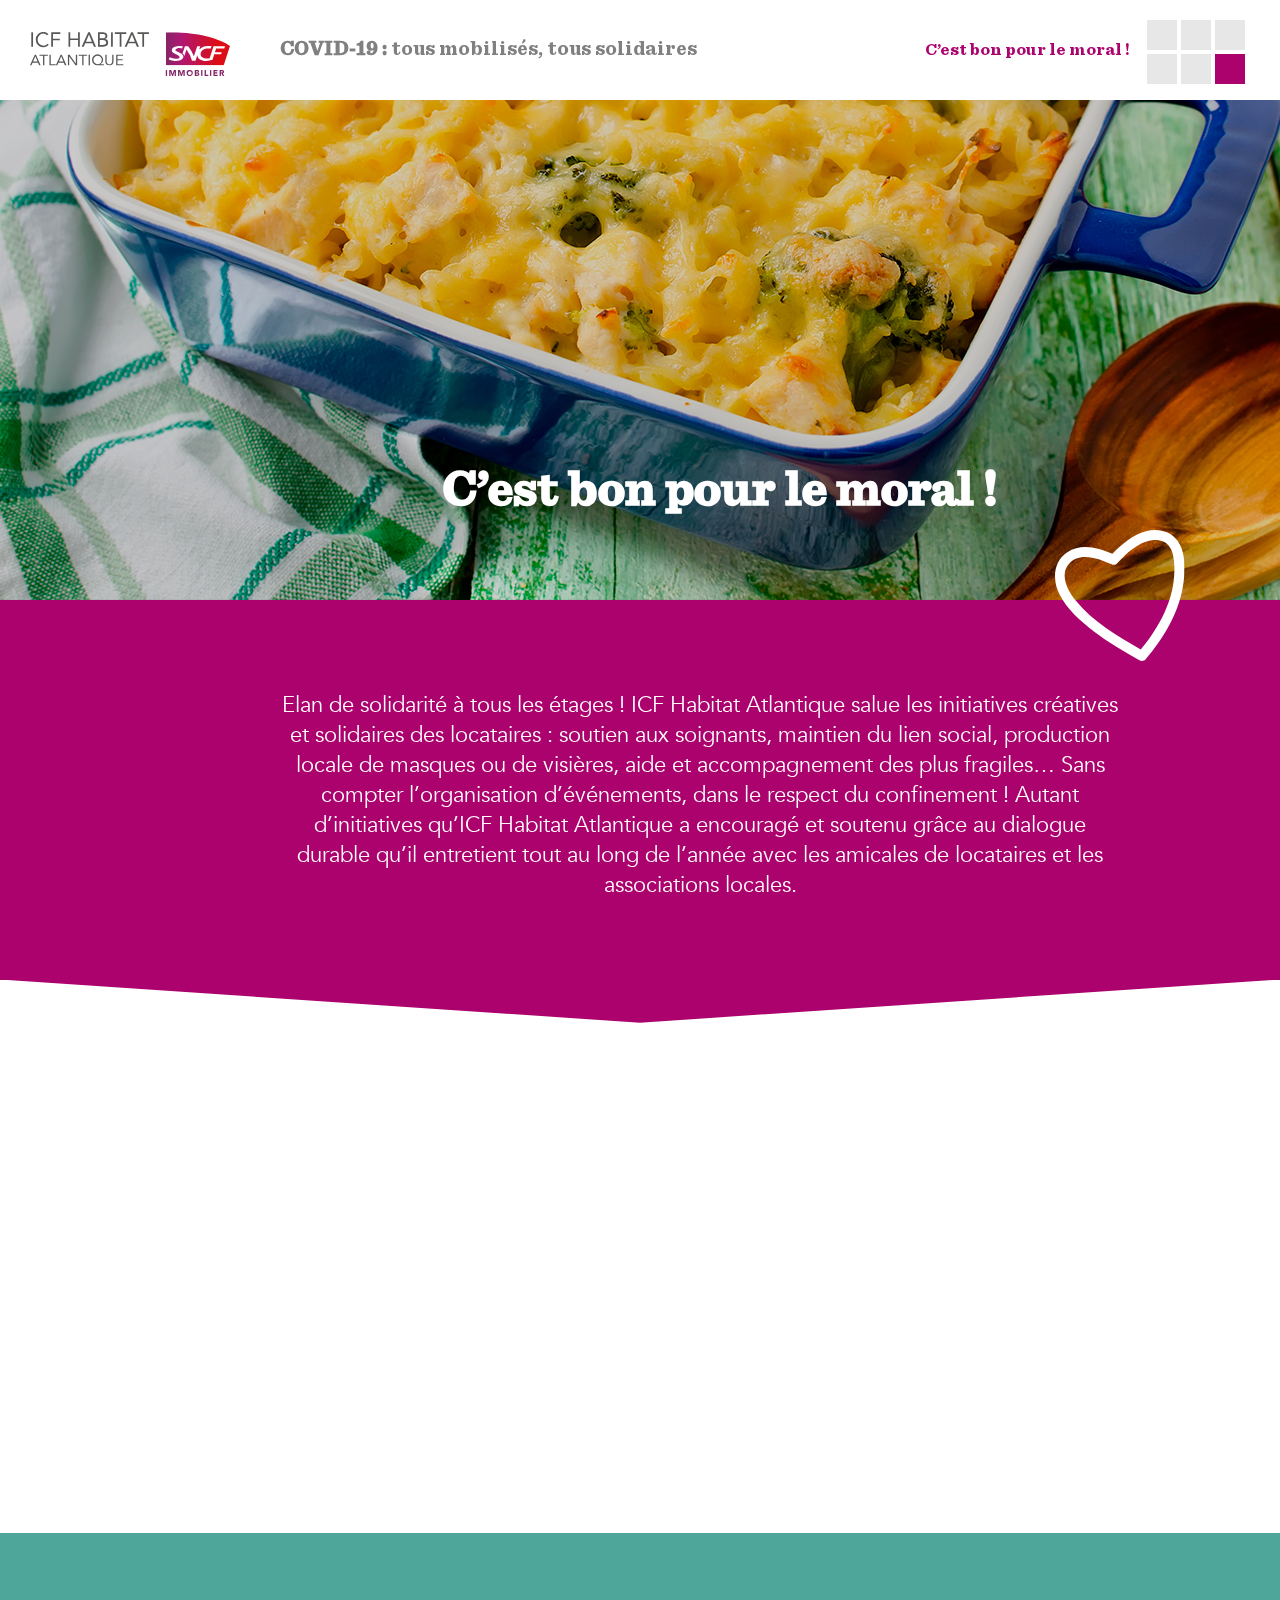
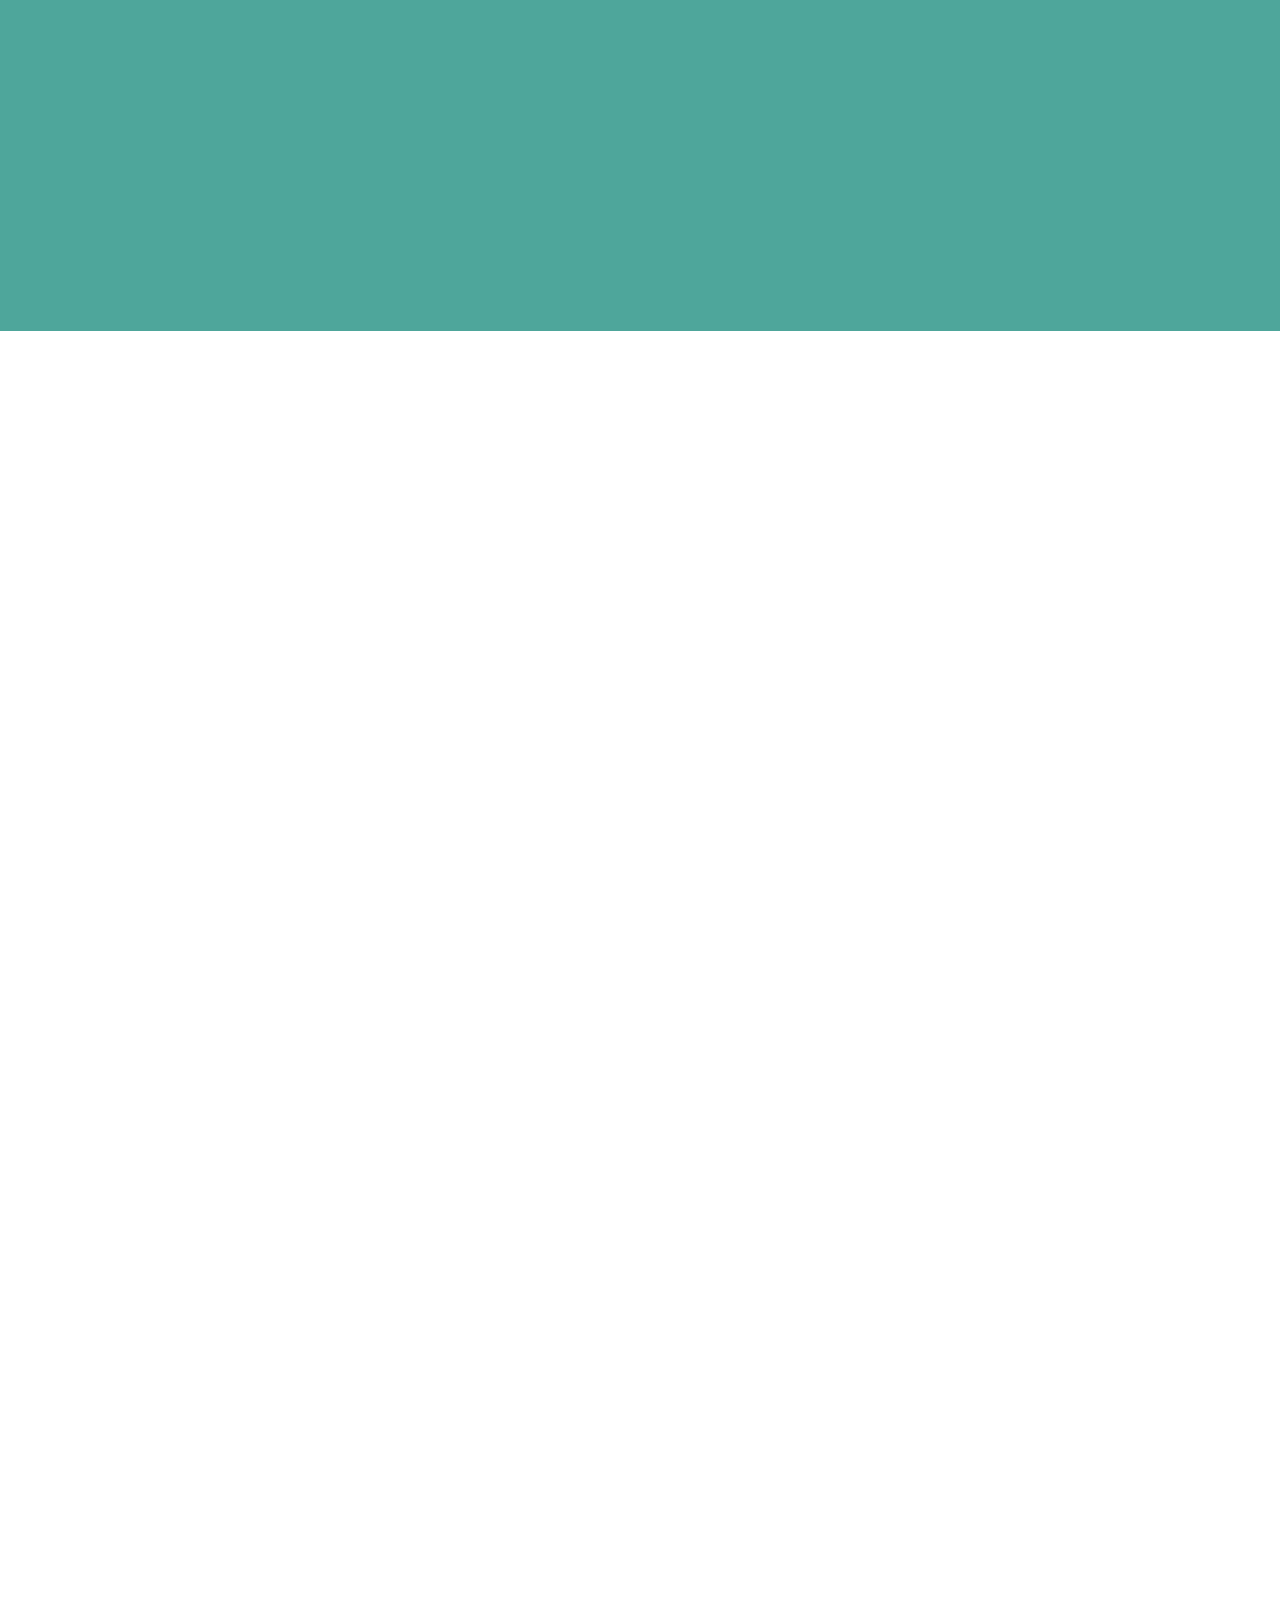
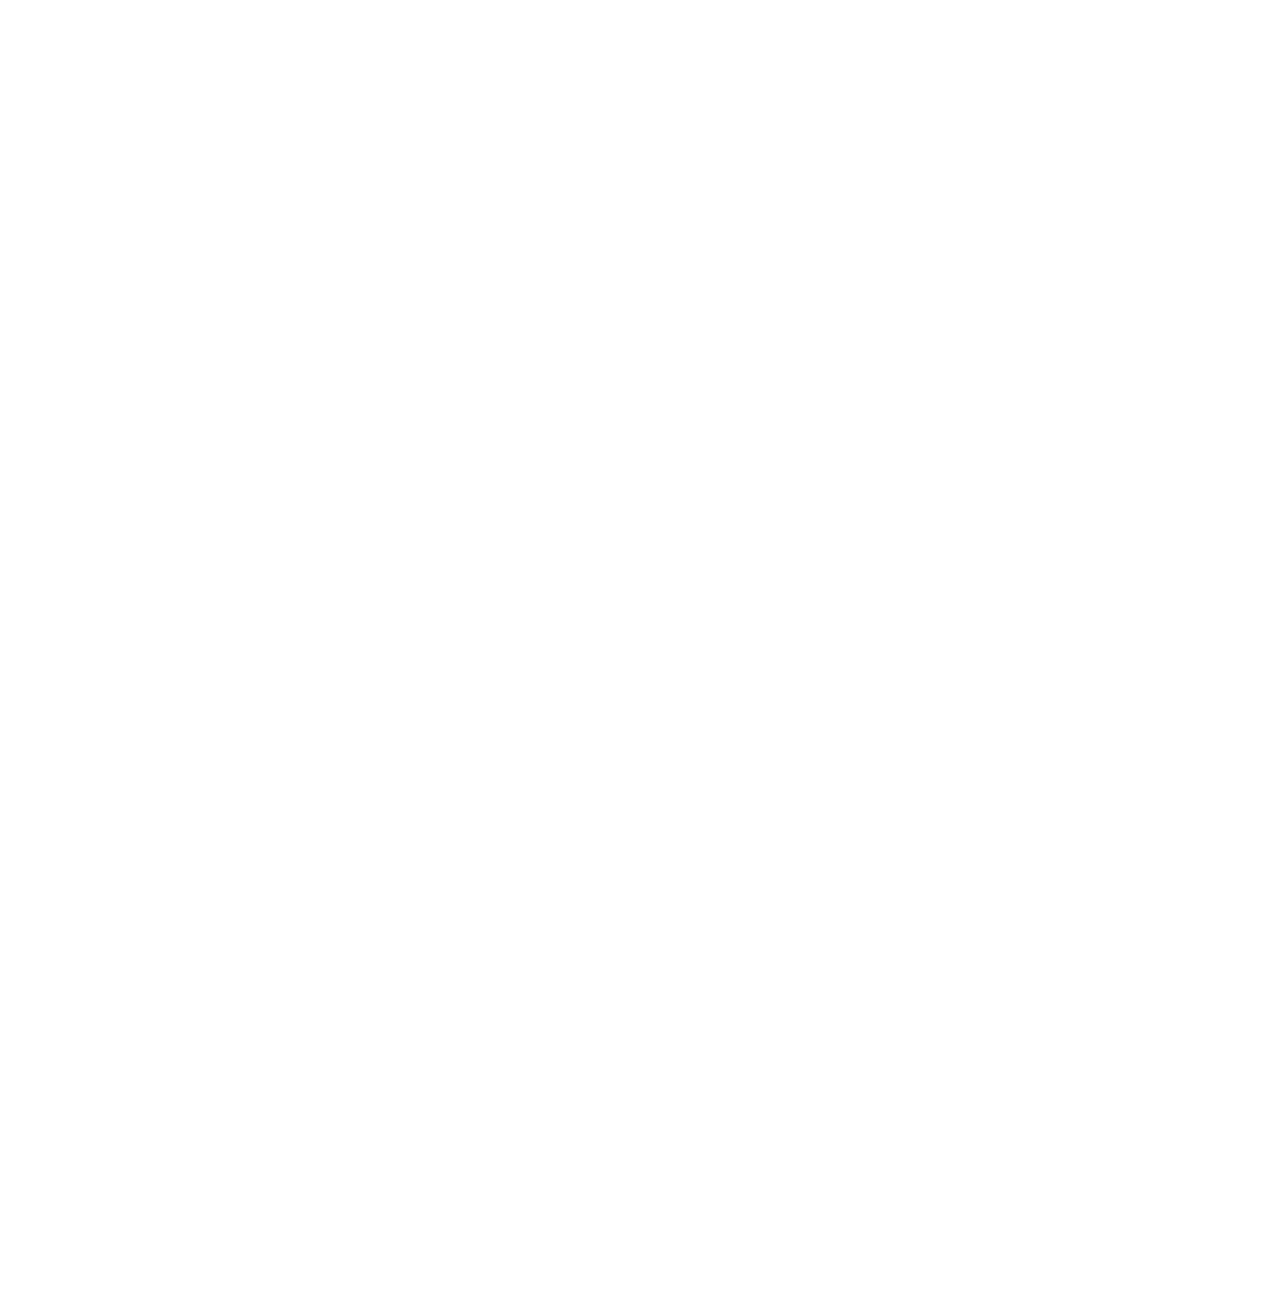
==== commit 5150f3ae: "OK" ====
--- a/bon-pour-le-morale.html
+++ b/bon-pour-le-morale.html
@@ -69,7 +69,7 @@
 			</div>
 		</nav>
 		<p data-aos="fade" data-aos-easing="ease-out" data-aos-duration="900" data-aos-offset="200" data-aos-delay="200" class="MobileH1NavTemplate" href="index.html">COVID-19 : 
-			<span class="LowerCaseTxt"> Tous mobilisés, tous solidaires</span></p>
+			<span class="LowerCaseTxt LeftSpacing"> Tous mobilisés, tous solidaires</span></p>
 	</div>
 	<div class="RelativeContent">
 		<section class="SectionIntro" data-aos="fade" data-aos-easing="ease-out" data-aos-duration="900" data-aos-offset="200" data-aos-delay="100">
@@ -134,17 +134,17 @@
 					</div>
 				</div>
 				<div class="Article ArticleNoMargin" data-aos="fade" data-aos-easing="ease-out" data-aos-duration="800" data-aos-offset="200" data-aos-delay="200">
-					<img class="ArticleImg" src="assets/template/page-initiative-solidaire/article-2.jpg" alt="Image article">
-				</div>
-			</div>
-		</section>
-		<section class="SectionPurpleArticle WrapperBody">
+					<img class="ArticleImg" src="assets/template/page-bon-pour-le-morale/article-5.jpg" alt="Image article">
+				</div>
+			</div>
+		</section>
+		<section class="SectionPurpleArticle WrapperBody" data-aos="fade" data-aos-easing="ease-out" data-aos-duration="800" data-aos-offset="200" data-aos-delay="200">
 			<div class="SectionPurpleArticleTitle">
 				<img src="assets/template/page-bon-pour-le-morale/smiley.svg">
 				<p>COUP DE COEUR</p>
 			</div>
 			<div class="FlexAlign">
-			<div class="Article ArticlePurpleSection" data-aos="fade" data-aos-easing="ease-out" data-aos-duration="800" data-aos-offset="200" data-aos-delay="200">
+			<div class="Article ArticlePurpleSection">
 				<img class="ArticleImg" src="assets/template/page-bon-pour-le-morale/article-2.jpg" alt="Image article">
 				<p class="ArticleTitle">À Toulouse,</p>
 				<p class="ArticleDescription ArticleDescriptionSmall">l’amicale des locataires de la résidence
@@ -155,7 +155,7 @@
 apporte son soutien logistique et financier à l’organisation de
 l’événement.</p>
 			</div>
-			<div class="Article" data-aos="fade" data-aos-easing="ease-out" data-aos-duration="800" data-aos-offset="200" data-aos-delay="200">
+			<div class="Article">
 				<img class="ArticleImg" src="assets/template/page-bon-pour-le-morale/article-3.jpg" alt="Image article">
 				<p class="ArticleTitle">À Tarbes,</p>
 				<p class="ArticleDescription ArticleDescriptionSmall">les habitants de la résidence Racine ont
@@ -164,9 +164,10 @@
 			</div>
 		</div>
 		</section>
-		<section class="WrapperBody SectionCenter">
+		<section class="WrapperBody SectionCenter" data-aos="fade" data-aos-easing="ease-out" data-aos-duration="800" data-aos-offset="200" data-aos-delay="200">
+			<img class="SmallQuote" src="assets/template/page-bon-pour-le-morale/quote.svg" alt="Quote">
 			<p class="ArticleTitle MainColor">Le geste qui sauve...</p>
-				<p class="ArticleDescription ArticleDescriptionSmall"><i>Ma voisine a vraiment peur de ce virus, elle est recluse dans son appartement.<br class='BrOnlyDesktop'> Elle n’ose pas sortir, même pas sur son
+				<p class="ArticleDescription ArticleDescriptionSmall"><i class="ArticleDescription">Ma voisine a vraiment peur de ce virus, elle est recluse dans son appartement.<br class='BrOnlyDesktop'> Elle n’ose pas sortir, même pas sur son
 balcon ! Je lui ai proposé de lui faire ses courses et de les déposer sur son palier. J’ai eu l’impression de l’avoir sauvée !</i></p>
 <p class="ArticleProfilDescription">Marie-Claire, 81 ans, Nantes</p>
 		</section>
--- a/css/style.css
+++ b/css/style.css
@@ -230,6 +230,10 @@
 	justify-content: center;
 	position: relative;
 	overflow: hidden;	
+}
+
+.LeftSpacing {
+	margin-left: 2px;
 }
 
 .CardScaleImg {
@@ -2047,6 +2051,11 @@
 .QuoteDescription100Width {
 	width: 770px;
 	color: #FFF;
+}
+
+.SmallQuote {
+	width: 50px;
+	margin-bottom: -10px;
 }
 
 @media screen and (max-width: 820px) {
@@ -2388,6 +2397,7 @@
 	margin-top: 20px;
 	padding: 10px 20px;
 	font-size: 15px;
+	cursor: pointer;
 }
 
 @media screen and (max-width: 505px) {
@@ -2440,4 +2450,10 @@
 	}
 }
 
+.SectionNextArrow {
+	display: flex;
+	justify-content: space-between;
+	margin-bottom: 30px;
+}
+
 /**/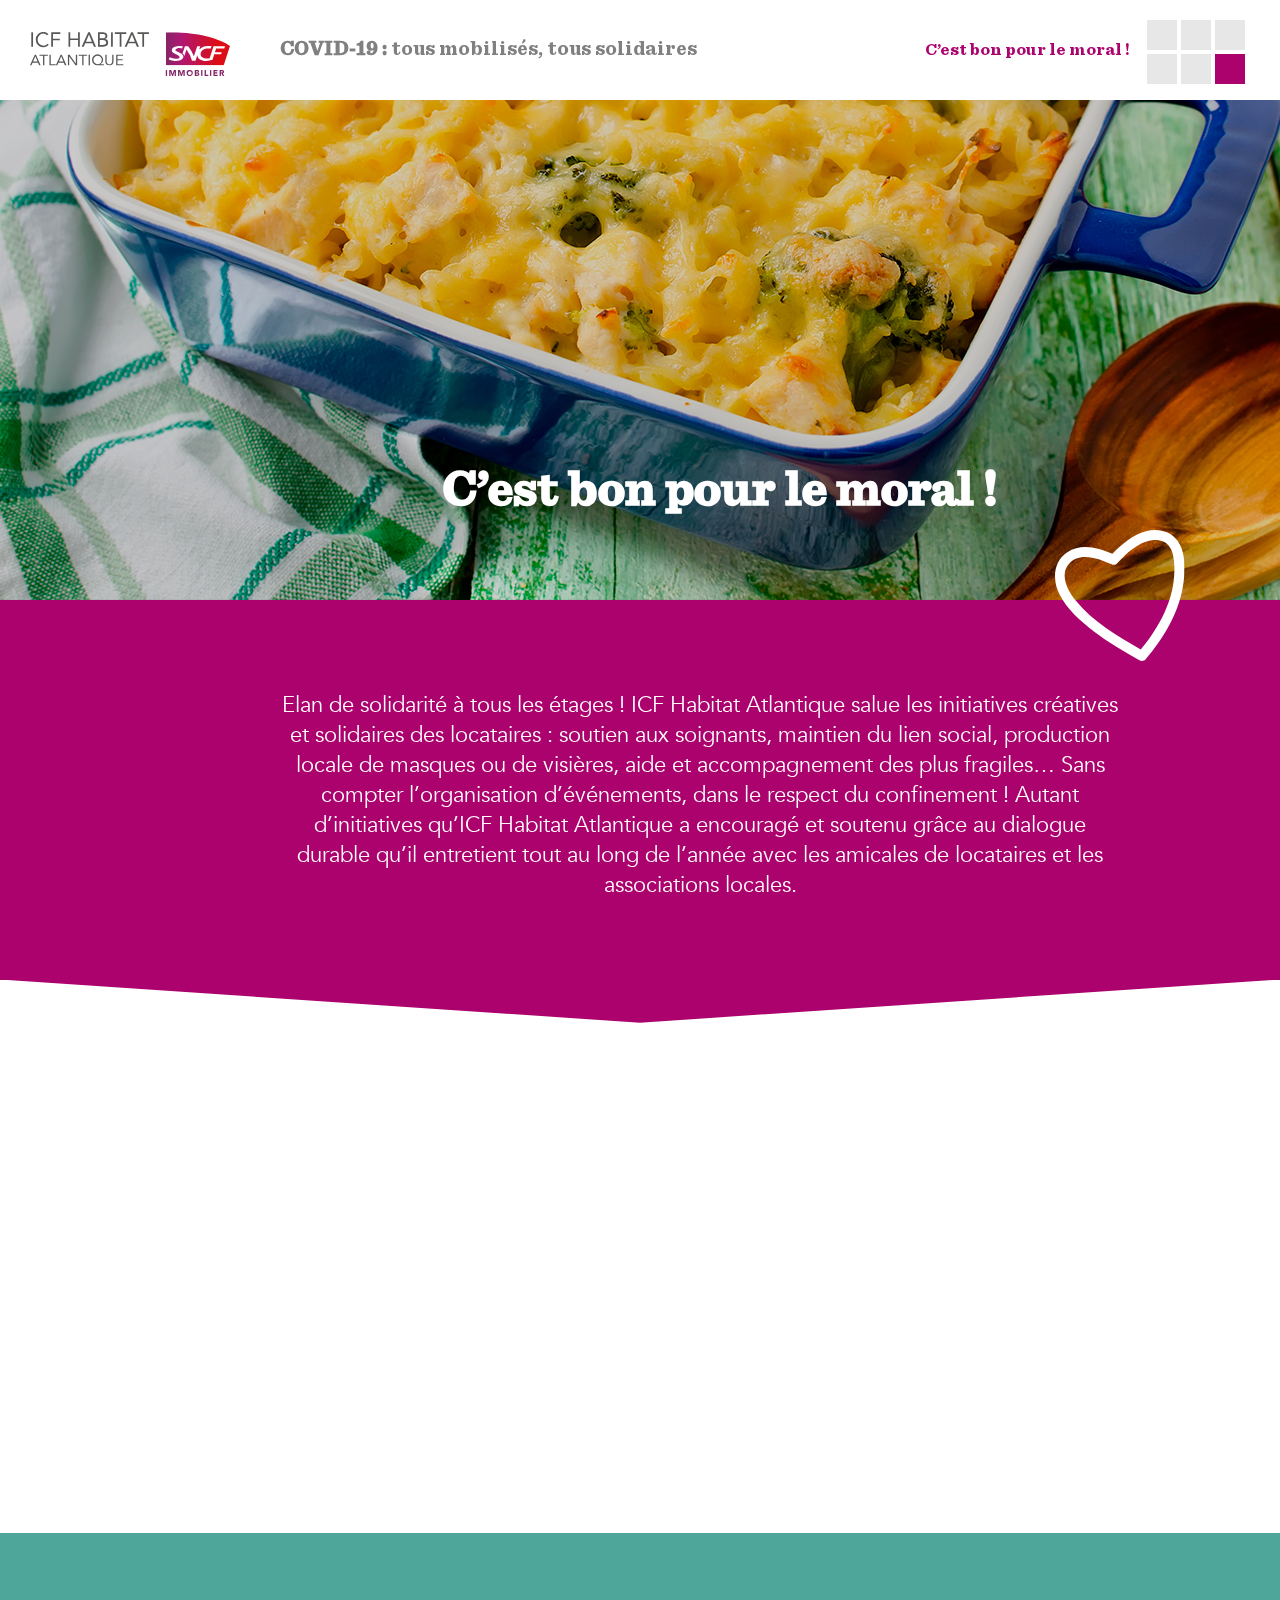
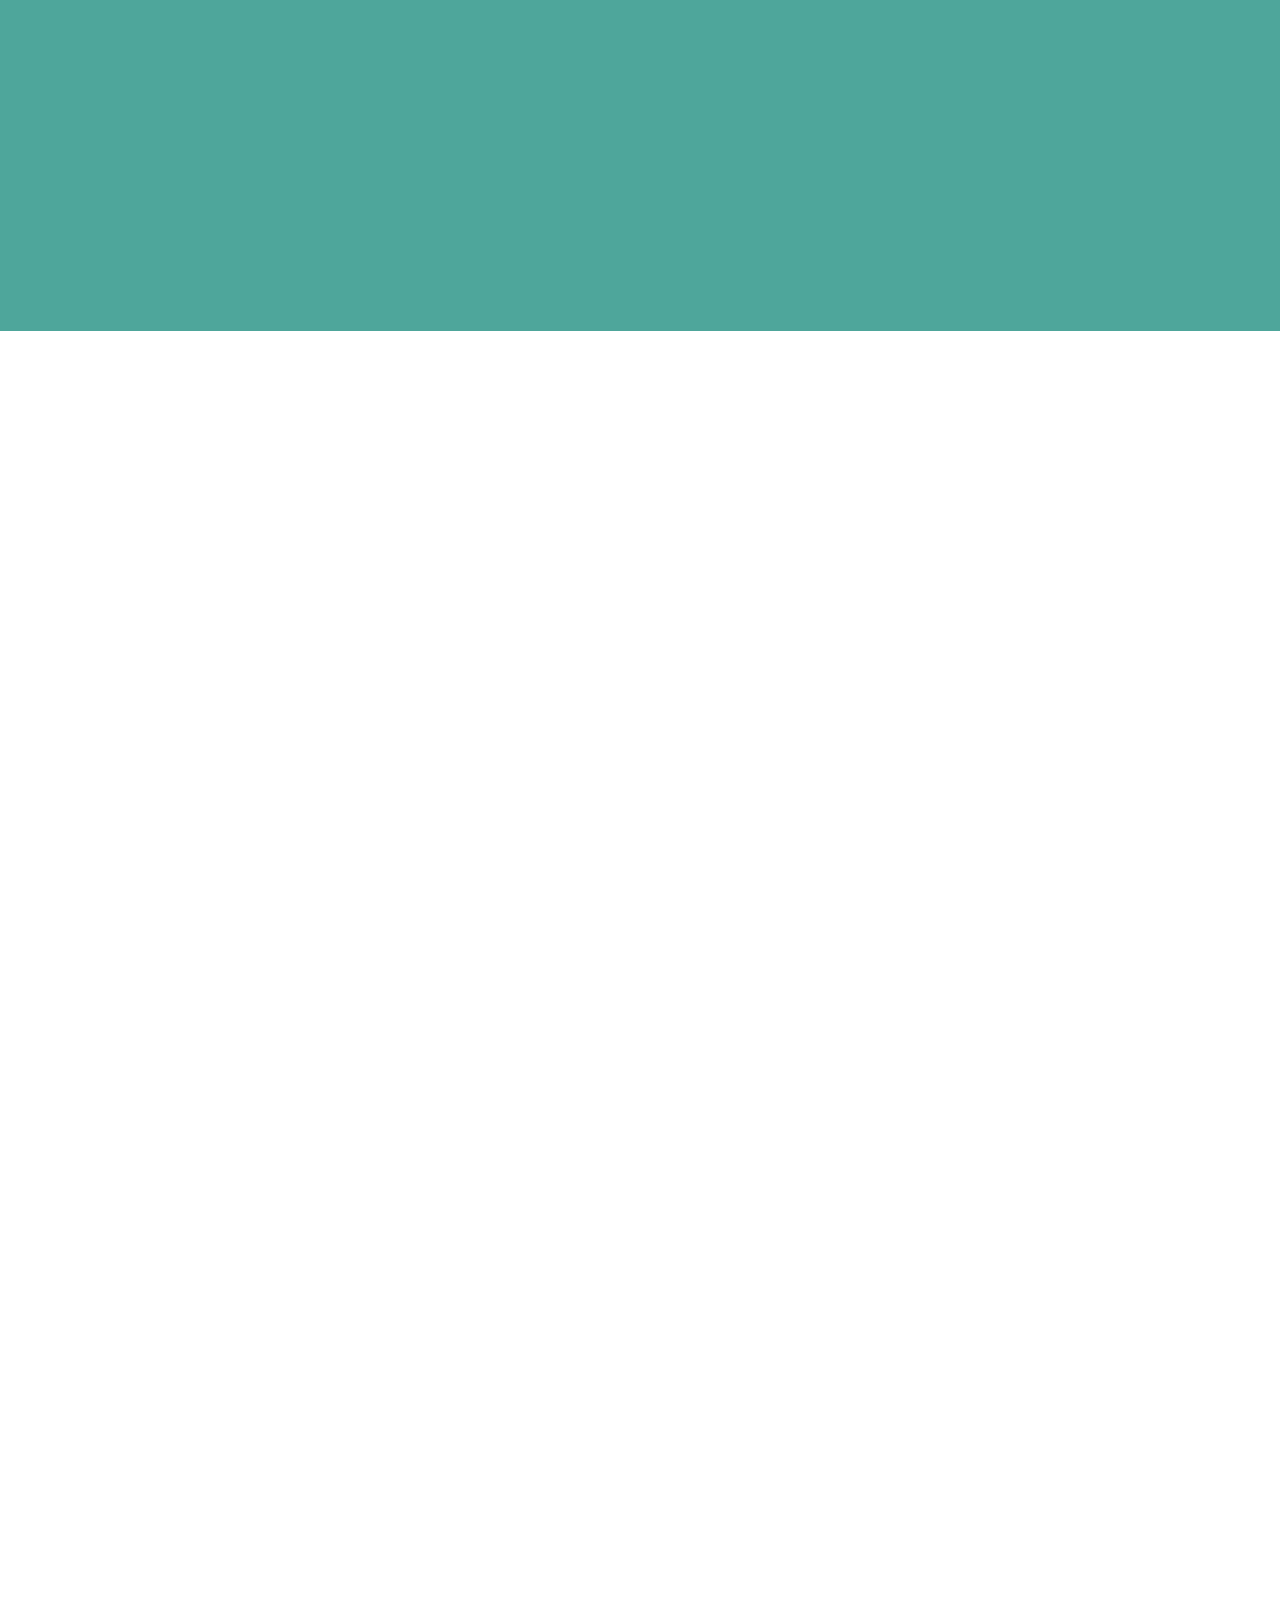
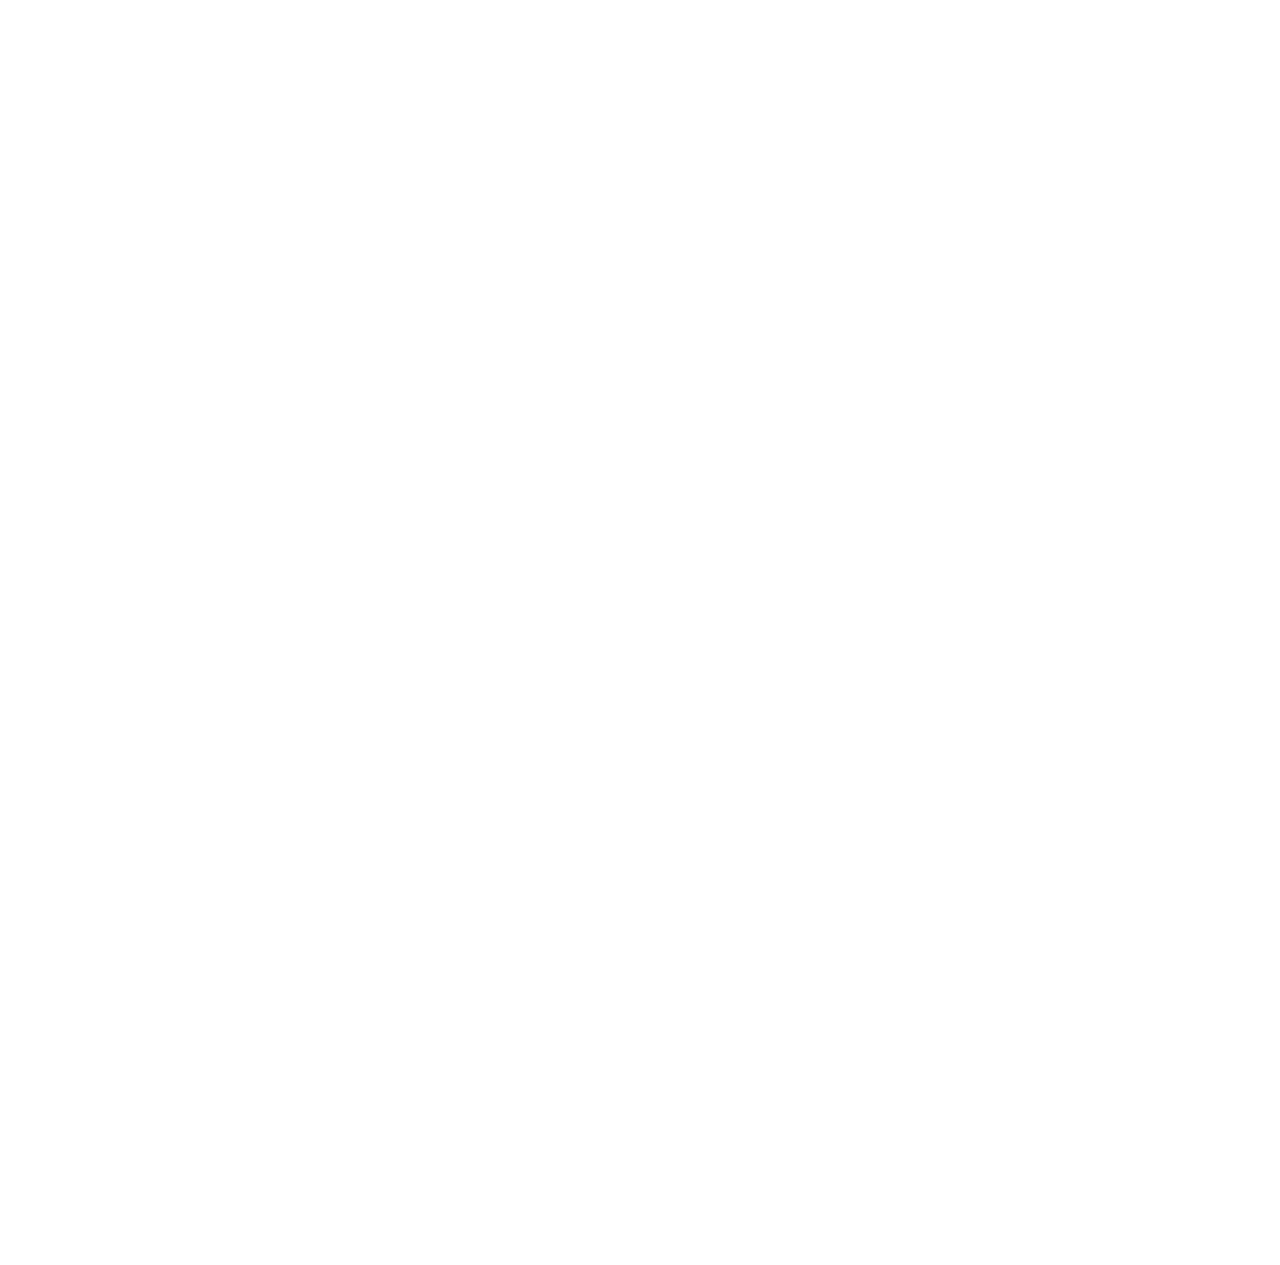
==== commit b6d421b2: "OK" ====
--- a/bon-pour-le-morale.html
+++ b/bon-pour-le-morale.html
@@ -165,10 +165,9 @@
 		</div>
 		</section>
 		<section class="WrapperBody SectionCenter" data-aos="fade" data-aos-easing="ease-out" data-aos-duration="800" data-aos-offset="200" data-aos-delay="200">
-			<img class="SmallQuote" src="assets/template/page-bon-pour-le-morale/quote.svg" alt="Quote">
 			<p class="ArticleTitle MainColor">Le geste qui sauve...</p>
-				<p class="ArticleDescription ArticleDescriptionSmall"><i class="ArticleDescription">Ma voisine a vraiment peur de ce virus, elle est recluse dans son appartement.<br class='BrOnlyDesktop'> Elle n’ose pas sortir, même pas sur son
-balcon ! Je lui ai proposé de lui faire ses courses et de les déposer sur son palier. J’ai eu l’impression de l’avoir sauvée !</i></p>
+				<p class="ArticleDescription ArticleDescriptionSmall"><i class="ArticleDescription">« Ma voisine a vraiment peur de ce virus, elle est recluse dans son appartement.<br class='BrOnlyDesktop'> Elle n’ose pas sortir, même pas sur son
+balcon ! Je lui ai proposé de lui faire ses courses et de les déposer sur son palier. J’ai eu l’impression de l’avoir sauvée ! »</i></p>
 <p class="ArticleProfilDescription">Marie-Claire, 81 ans, Nantes</p>
 		</section>
 	<section class="SectionArticle WrapperBody">
--- a/css/style.css
+++ b/css/style.css
@@ -1229,10 +1229,28 @@
 	font-family: "Avenir", sans-serif;
 	margin-top: 30px;
 	font-size: 18px;
+	z-index: 99 !important;
 }
 
 .QuoteDescriptionReverse {
 	text-align: left;
+}
+
+sup {
+	font-size: 13px;
+	padding-left: 1px;
+}
+
+.ButtonWrapper {
+	margin-left: 30px;
+	display: flex;
+}
+
+@media screen and (max-width: 505px) {
+	.ButtonWrapper {
+		margin-left: 0px;
+		margin-right: 30px;
+	}	
 }
 
 @media screen and (max-width: 822px) {
@@ -1806,8 +1824,28 @@
 	text-transform: uppercase;
 	font-size: 15px;
 	font-family: "Avenir-Medium", sans-serif;
-	width: 250px;
-	display: flex;
+	display: flex;
+}
+
+@media screen and (max-width: 505px) {
+	.AudioMessage {
+		flex-direction: row-reverse;
+		margin-bottom: 30px;
+	}
+}
+
+button:focus {
+	outline:0 !important; 
+}
+
+button:hover {
+	opacity: 0.5;
+}
+
+@media screen and (max-width: 505px) {
+	button:hover {
+	opacity: 1;
+}
 }
 
 .AudioMessage > img {
@@ -2398,6 +2436,8 @@
 	padding: 10px 20px;
 	font-size: 15px;
 	cursor: pointer;
+	height: initial;
+	width: initial;
 }
 
 @media screen and (max-width: 505px) {
@@ -2456,4 +2496,25 @@
 	margin-bottom: 30px;
 }
 
+button {
+  border: 0;
+  background: transparent;
+  box-sizing: border-box;
+  width: 0;
+  height: 74px;
+  padding-left: 0px;
+  border-color: transparent transparent transparent #ae356e;
+  transition: 100ms all ease;
+  cursor: pointer;
+  border-style: solid;
+  border-width: 37px 0 37px 60px;
+}
+.button.paused {
+  border-style: double;
+  border-width: 0px 0 0px 60px;
+}
+.button:hover {
+  border-color: transparent transparent transparent #ae356e;
+}
+
 /**/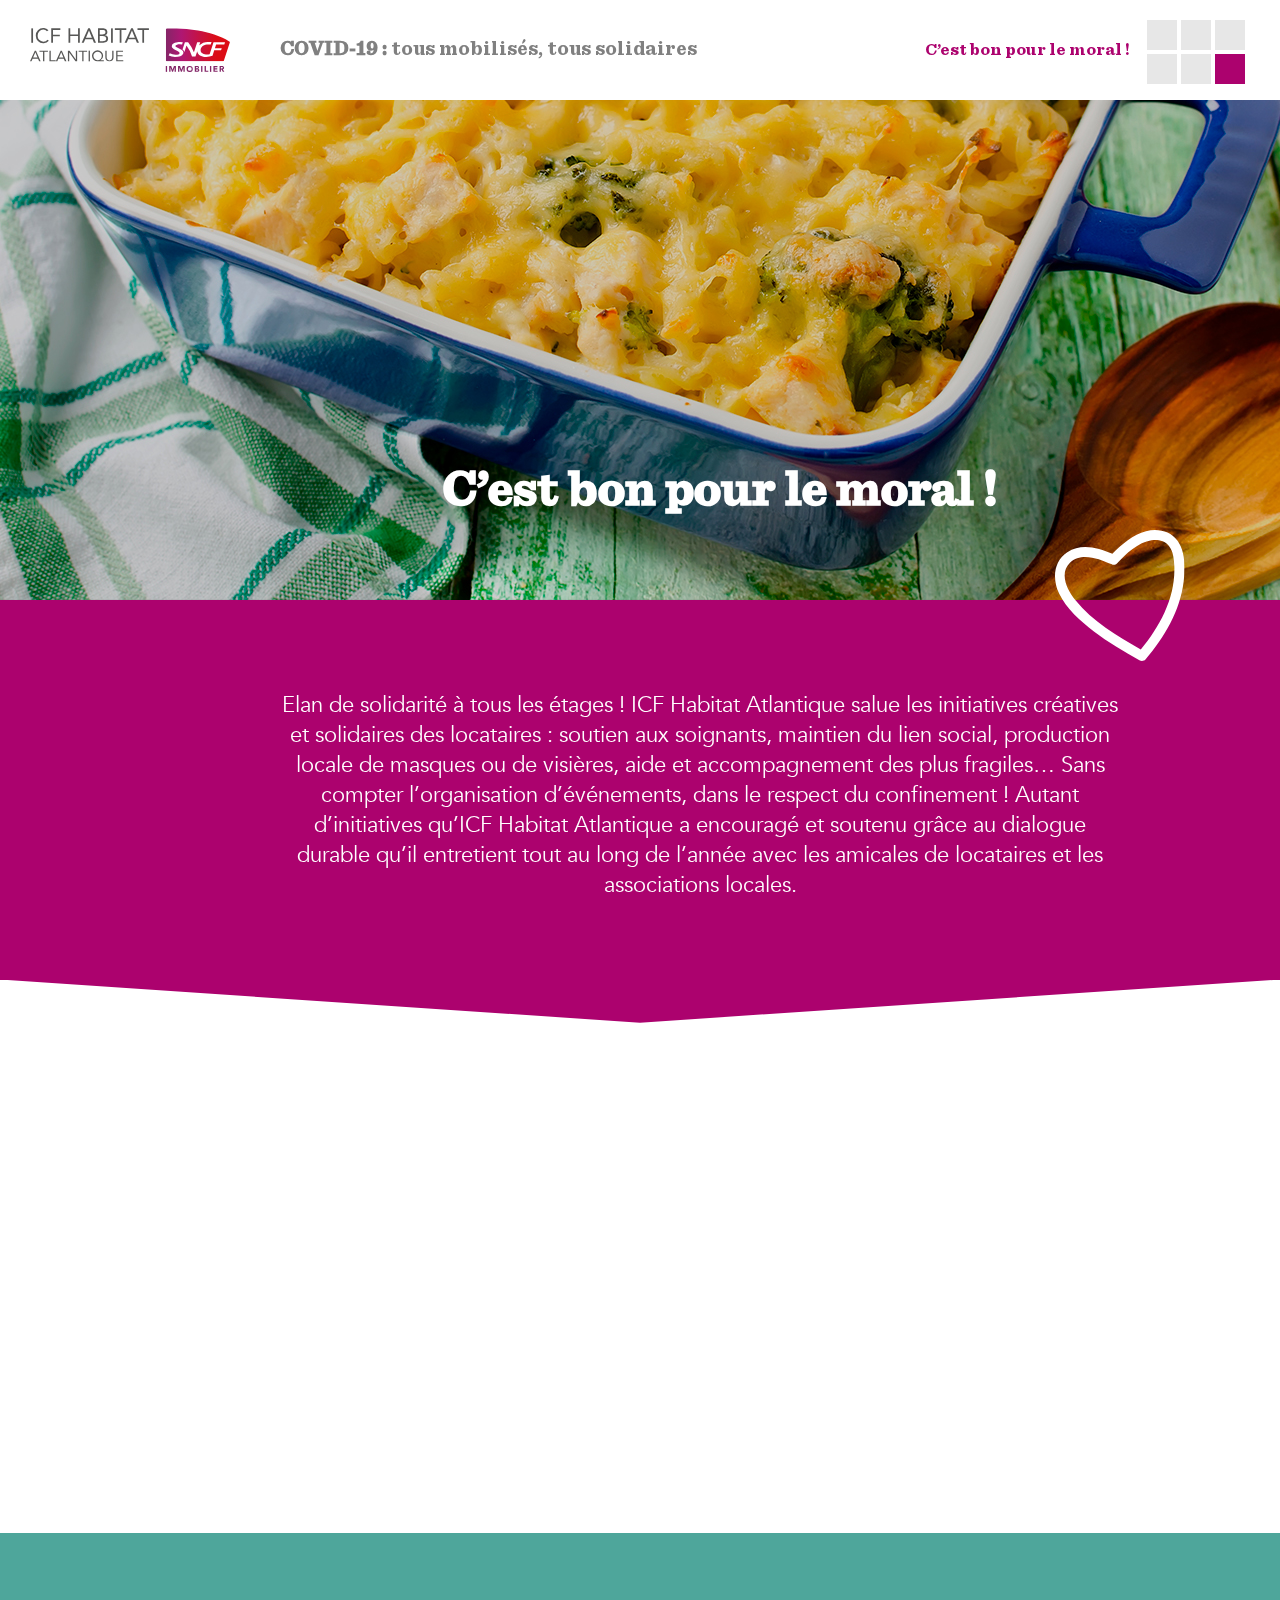
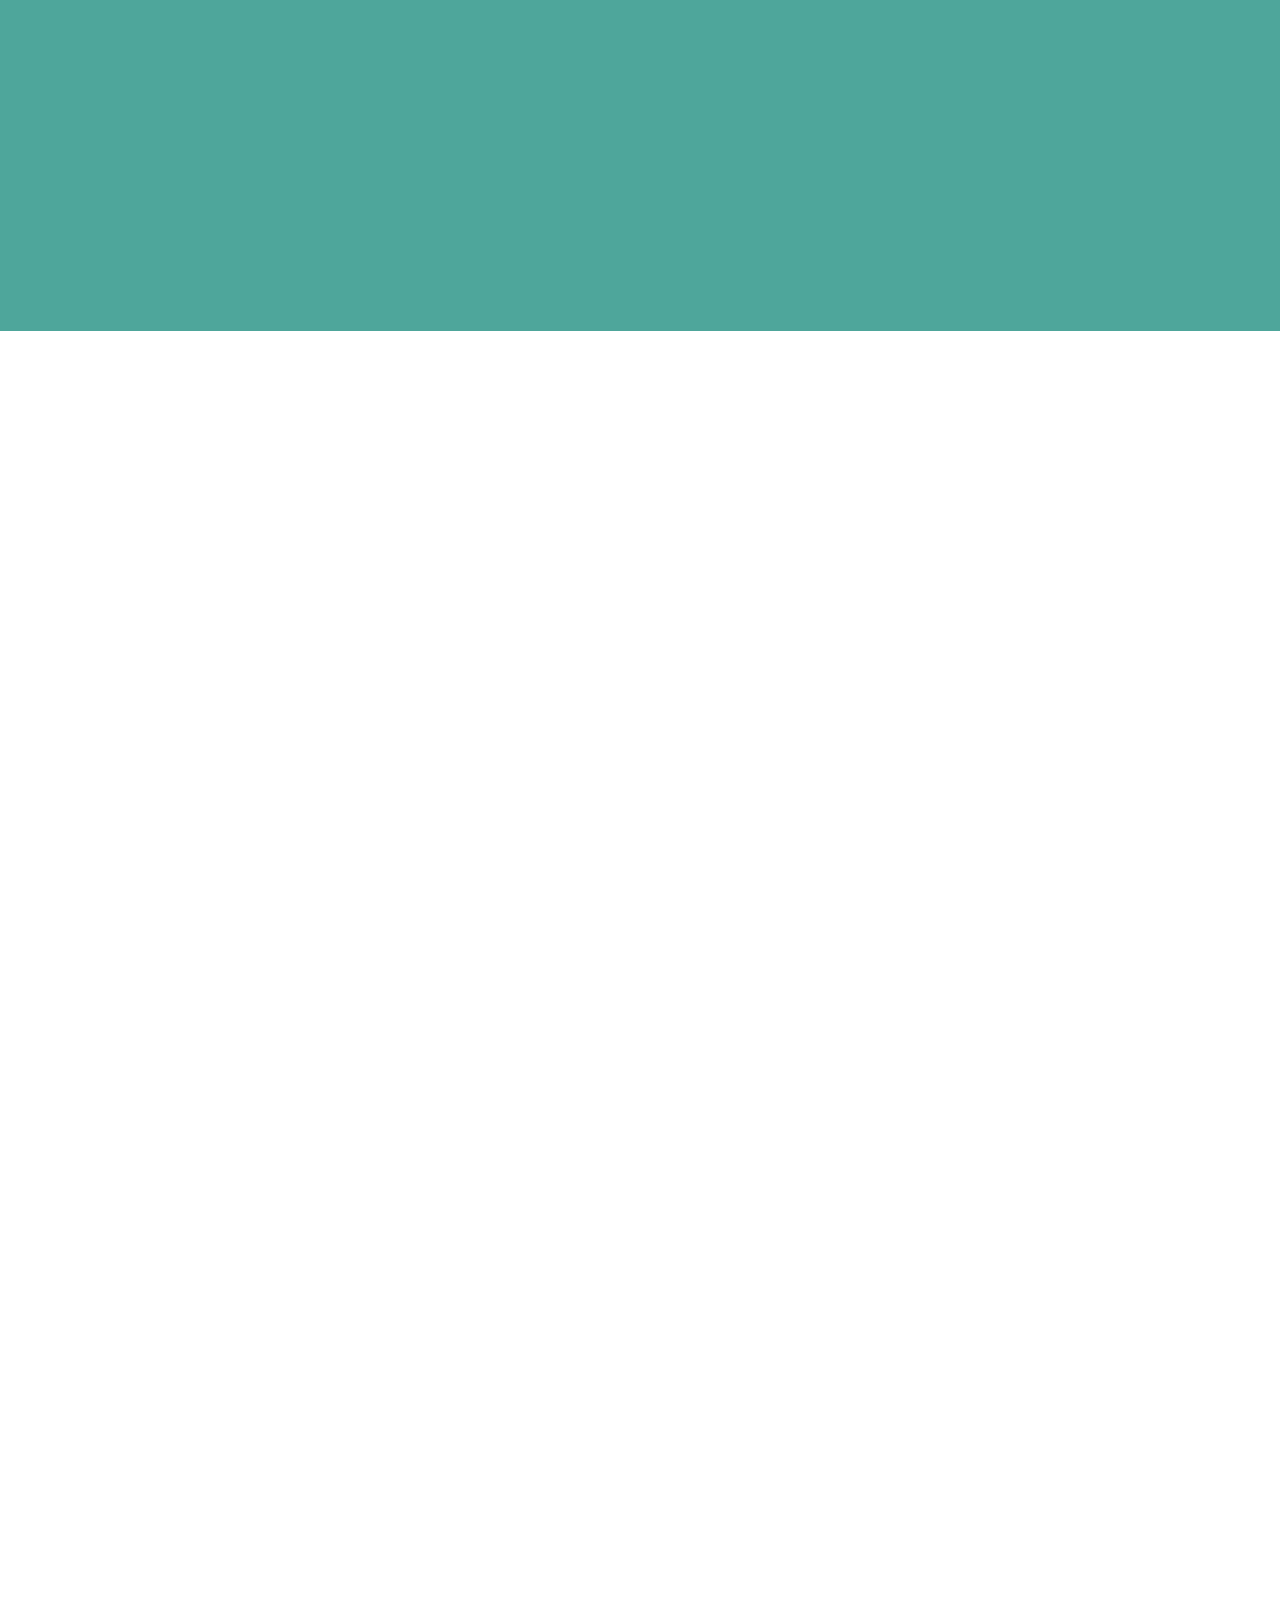
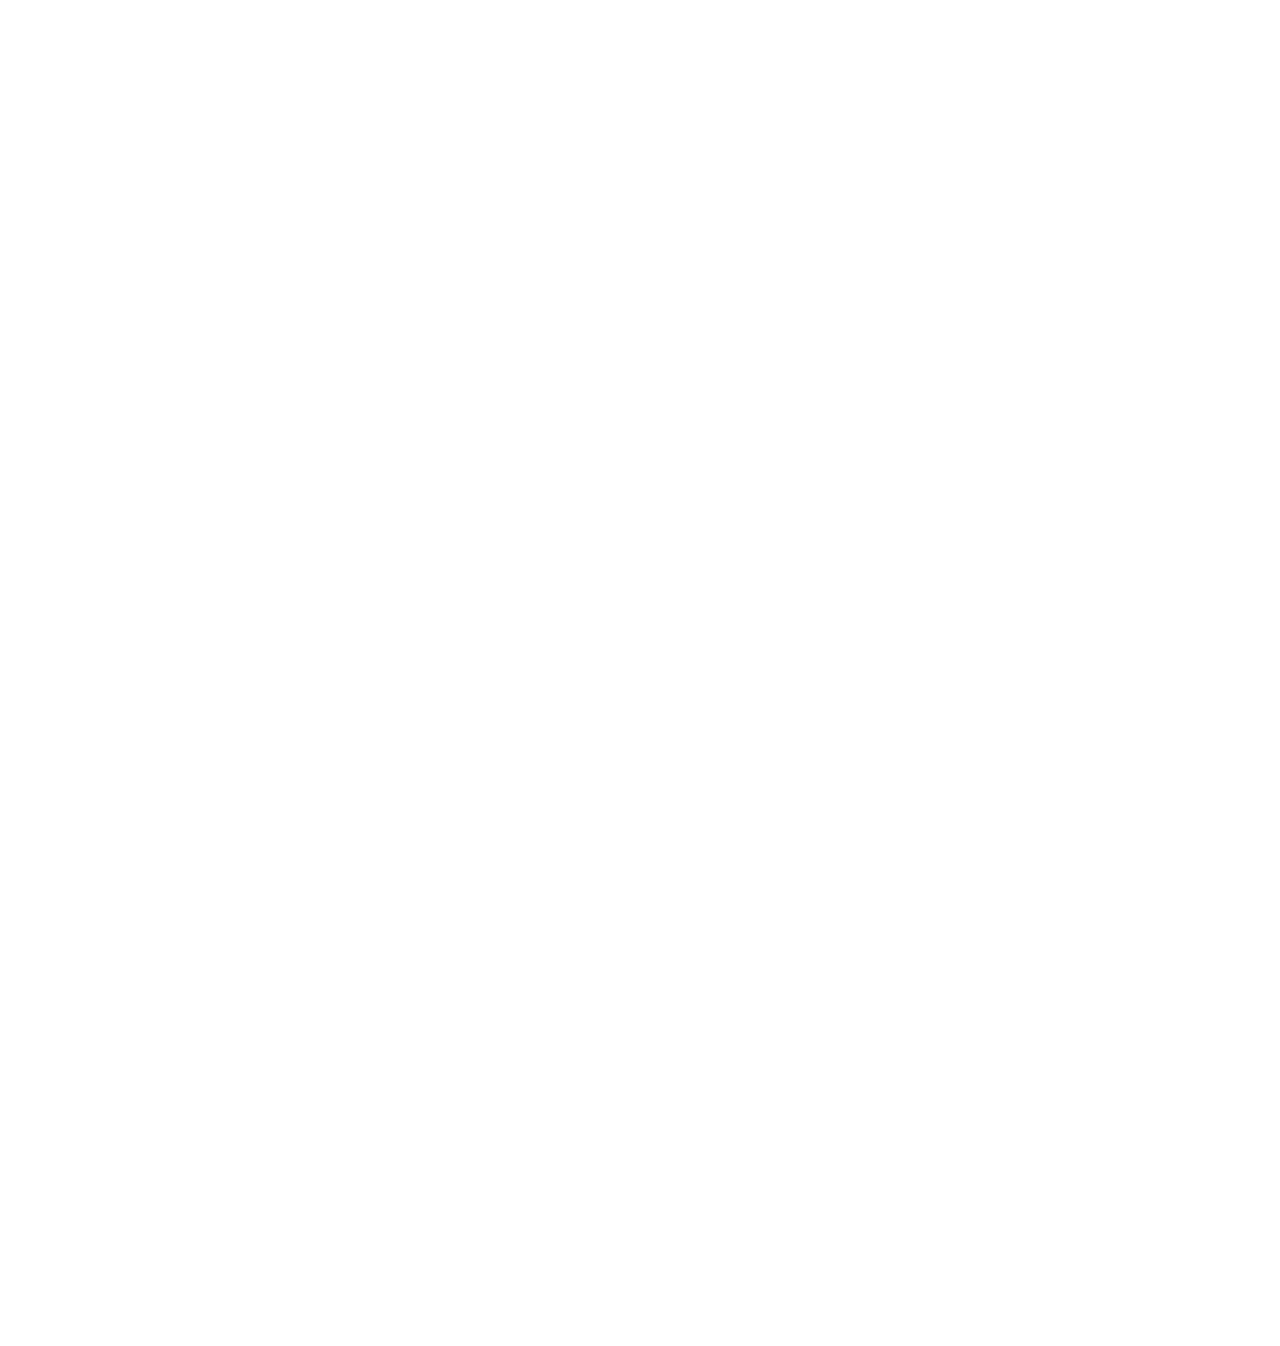
==== commit f952c095: "All" ====
--- a/bon-pour-le-morale.html
+++ b/bon-pour-le-morale.html
@@ -100,6 +100,7 @@
 		</section>
 		<section class="SectionQuote QuoteBlueBg">
 			<div class="WrapperFlexReverse SectionQuoteReverse">
+				<img data-aos="fade-in" data-aos-easing="ease-out" data-aos-duration="1200" data-aos-offset="200" data-aos-delay="800" class="QuoteElementDice" src="assets/template/page-bon-pour-le-morale/annie-pic.png">
 				<div class="QuoteContent QuoteContentReverse"  data-aos="fade-down" data-aos-easing="ease-out" data-aos-duration="900" data-aos-offset="200" data-aos-delay="400">
 					<div class="ProfilInfos ProfilInfosColorPurple">
 						<h3>Annie ROMIER</h3>
@@ -122,8 +123,7 @@
 				<div class="AlignCenter Article NoMarginBottom" data-aos="fade" data-aos-easing="ease-out" data-aos-duration="800" data-aos-offset="200" data-aos-delay="200">
 					<div class="Article ArticleNoMargin" data-aos="fade" data-aos-easing="ease-out" data-aos-duration="800" data-aos-offset="200" data-aos-delay="200">
 						<p class="ArticleTitle NoMarginTop TxtAlignRight MainColor">Seule... Mais entourée</p>
-						<p class="ArticleDescription TxtAlignRight"><i>« Je suis âgée de bientôt 81 ans, je vis seule dans mon
-							appartement et j’y suis bien. En ce moment c’est un peu plus
+						<p class="ArticleDescription TxtAlignRight"><i>« Je suis âgée de bientôt 81 ans, je vis seule dans ma maison et j’y suis bien. En ce moment c’est un peu plus
 							difficile il faut le reconnaitre, mais tout cela est indispensable
 							pour notre sécurité. Pour « tuer » le temps je tricote, je regarde
 							la télé, je fais mon ménage sans oublier la lecture. C’est
@@ -165,10 +165,12 @@
 		</div>
 		</section>
 		<section class="WrapperBody SectionCenter" data-aos="fade" data-aos-easing="ease-out" data-aos-duration="800" data-aos-offset="200" data-aos-delay="200">
+			<img class="BasketPng" src="assets/template/page-bon-pour-le-morale/basket.png" alt="Panier"> 
 			<p class="ArticleTitle MainColor">Le geste qui sauve...</p>
-				<p class="ArticleDescription ArticleDescriptionSmall"><i class="ArticleDescription">« Ma voisine a vraiment peur de ce virus, elle est recluse dans son appartement.<br class='BrOnlyDesktop'> Elle n’ose pas sortir, même pas sur son
-balcon ! Je lui ai proposé de lui faire ses courses et de les déposer sur son palier. J’ai eu l’impression de l’avoir sauvée ! »</i></p>
-<p class="ArticleProfilDescription">Marie-Claire, 81 ans, Nantes</p>
+				<p class="ArticleDescription ArticleDescriptionSmall">
+					<i class="ArticleDescription">« Ma voisine a vraiment peur de ce virus, elle est recluse dans son appartement.<br class='BrOnlyDesktop'> Elle n’ose pas sortir, même pas sur son balcon ! Je lui ai proposé de lui faire ses courses et de les déposer sur son palier. J’ai eu l’impression de l’avoir sauvée ! »</i>
+</p>
+<p class="ArticleProfilDescription">Ludmilla, 62 ans, Nantes</p>
 		</section>
 	<section class="SectionArticle WrapperBody">
 			<div class="SectionBorderWrapper">
@@ -204,6 +206,11 @@
 					</div>
 				</div>
 			</div>
+			<p class="WrapperBody LastInfos">COVID-19 tous mobilisés, tous solidaires : édité par ICF Habitat Atlantique // Directrice de la publication : Emmanuelle Barbet
+// Coordination, direction éditoriale, conception et réalisation : ICF Habitat Atlantique - Laurence Tichkowsky - Toma Block
+// Crédits photos : ICF Habitat : pp. 6, 7, 10, 18 – Unsplash : pp. 9, 12 – Freepik : couv., pp. 5, 7, 11, 13, 15, 16, 17 – Atelier
+Remuménage : p. 9 – VRAC : p. 12 – ONM : p. 14 – Charline Bon : couv., p. 3 – ADAL : couv., p. 4 – Andia/Bénard : couv.,
+pp. 6, 8 – Andia/Darault : pp. 6, 7 – Andia/Ruaud : p. 10 – Andia/Moritz : p. 13 – Andia/Saada : p. 16</p>
 			<footer>
 				<a class="FooterLinks" href="#!">Mentions légales</a>
 				<a class="FooterLinks" href="#!">Contact</a>
--- a/css/style.css
+++ b/css/style.css
@@ -108,7 +108,6 @@
 
 .Home_Logo {
 	width: 200px;
-	height: 100%;
 	margin-top: 4px;
 }
 
@@ -162,7 +161,7 @@
 @media screen and (max-width: 500px) {
 	.Home_H1 {
 		font-size: 8vw;
-		line-height: 10vw;
+		line-height: 9vw;
 	}
 }
 
@@ -1749,13 +1748,13 @@
 
 .Iexergue {
 	color: #144c92;
+	margin-bottom: 50px;
 }
 
 @media screen and (max-width: 820px) {
 	.SpeechExergue {
 		align-items: flex-start;
 		text-align: left;
-		margin-top: 30px;
 	}
 }
 
@@ -1819,7 +1818,6 @@
 }
 
 .AudioMessage {
-	margin-top: 50px;
 	color: #AC026E;
 	text-transform: uppercase;
 	font-size: 15px;
@@ -1827,10 +1825,16 @@
 	display: flex;
 }
 
-@media screen and (max-width: 505px) {
+
+@media screen and (max-width: 820px) {
 	.AudioMessage {
-		flex-direction: row-reverse;
-		margin-bottom: 30px;
+		max-width: 280px;
+	}
+}
+
+@media screen and (max-width: 505px) {
+	.AudioMessage {
+		flex-direction: column-reverse;
 	}
 }
 
@@ -1936,6 +1940,7 @@
 	.QuoteOnly {
 		margin: 0 auto;
 		text-align: center;
+		max-width: 100%;
 	}
 }
 
@@ -1957,7 +1962,6 @@
 	margin-top: 10px;
 	font-family: "Avenir-Medium", sans-serif;
 	color: #3A3A3A;
-
 }
 
 .IFCHelpVille {
@@ -2375,6 +2379,46 @@
 
 .ArticleDescriptionSmall {
 	color: #111213;
+}
+
+.NumberKey {
+	max-width: 300px;
+	margin-top: 50px;
+	font-family: 'Avenir', sans-serif;
+}
+
+@media screen and (max-width: 822px) { 
+	.NumberKey {
+		text-align: center;
+		max-width: 100%;
+	}
+}
+
+.NumberKey > span {
+	font-size: 30px;
+	margin-bottom: 0px;
+	color: #ac026e;
+	font-weight: 500;
+	font-family: 'Avenir-Medium', sans-serif;
+}
+
+.NumberKey > p {
+	margin-top: 0px;
+	margin-bottom: 0px;
+	text-align: left;
+	font-size: 14px;
+}
+
+@media screen and (max-width: 822px) { 
+	.NumberKey > p {
+		text-align: center;
+	}
+}
+
+.NumberKey > img {
+	width: 30px;
+	margin-bottom: -3px;
+	margin-right: 10px;
 }
 
 /*PopUp Lettre*/
@@ -2517,4 +2561,40 @@
   border-color: transparent transparent transparent #ae356e;
 }
 
+.QuoteElementDice {
+	width: 80px;
+}
+
+.BasketPng {
+	width: 80px;
+}
+
+.QuoteElementClock {
+	width: 180px;
+	position: absolute;
+	top: -130px;
+	right: 0px;
+}
+
+@media screen and (max-width: 822px) {
+	.QuoteElementClock { 
+		top:-190px;
+		left: 170px;
+	}
+}
+
+.LastInfos {
+	font-size: 10px;
+	text-align: center;
+	width: 1000px;
+	margin-top: 30px;
+	color: grey;
+}
+
+@media screen and (max-width: 822px) {
+	.LastInfos {
+		width: auto;
+	}
+}
+
 /**/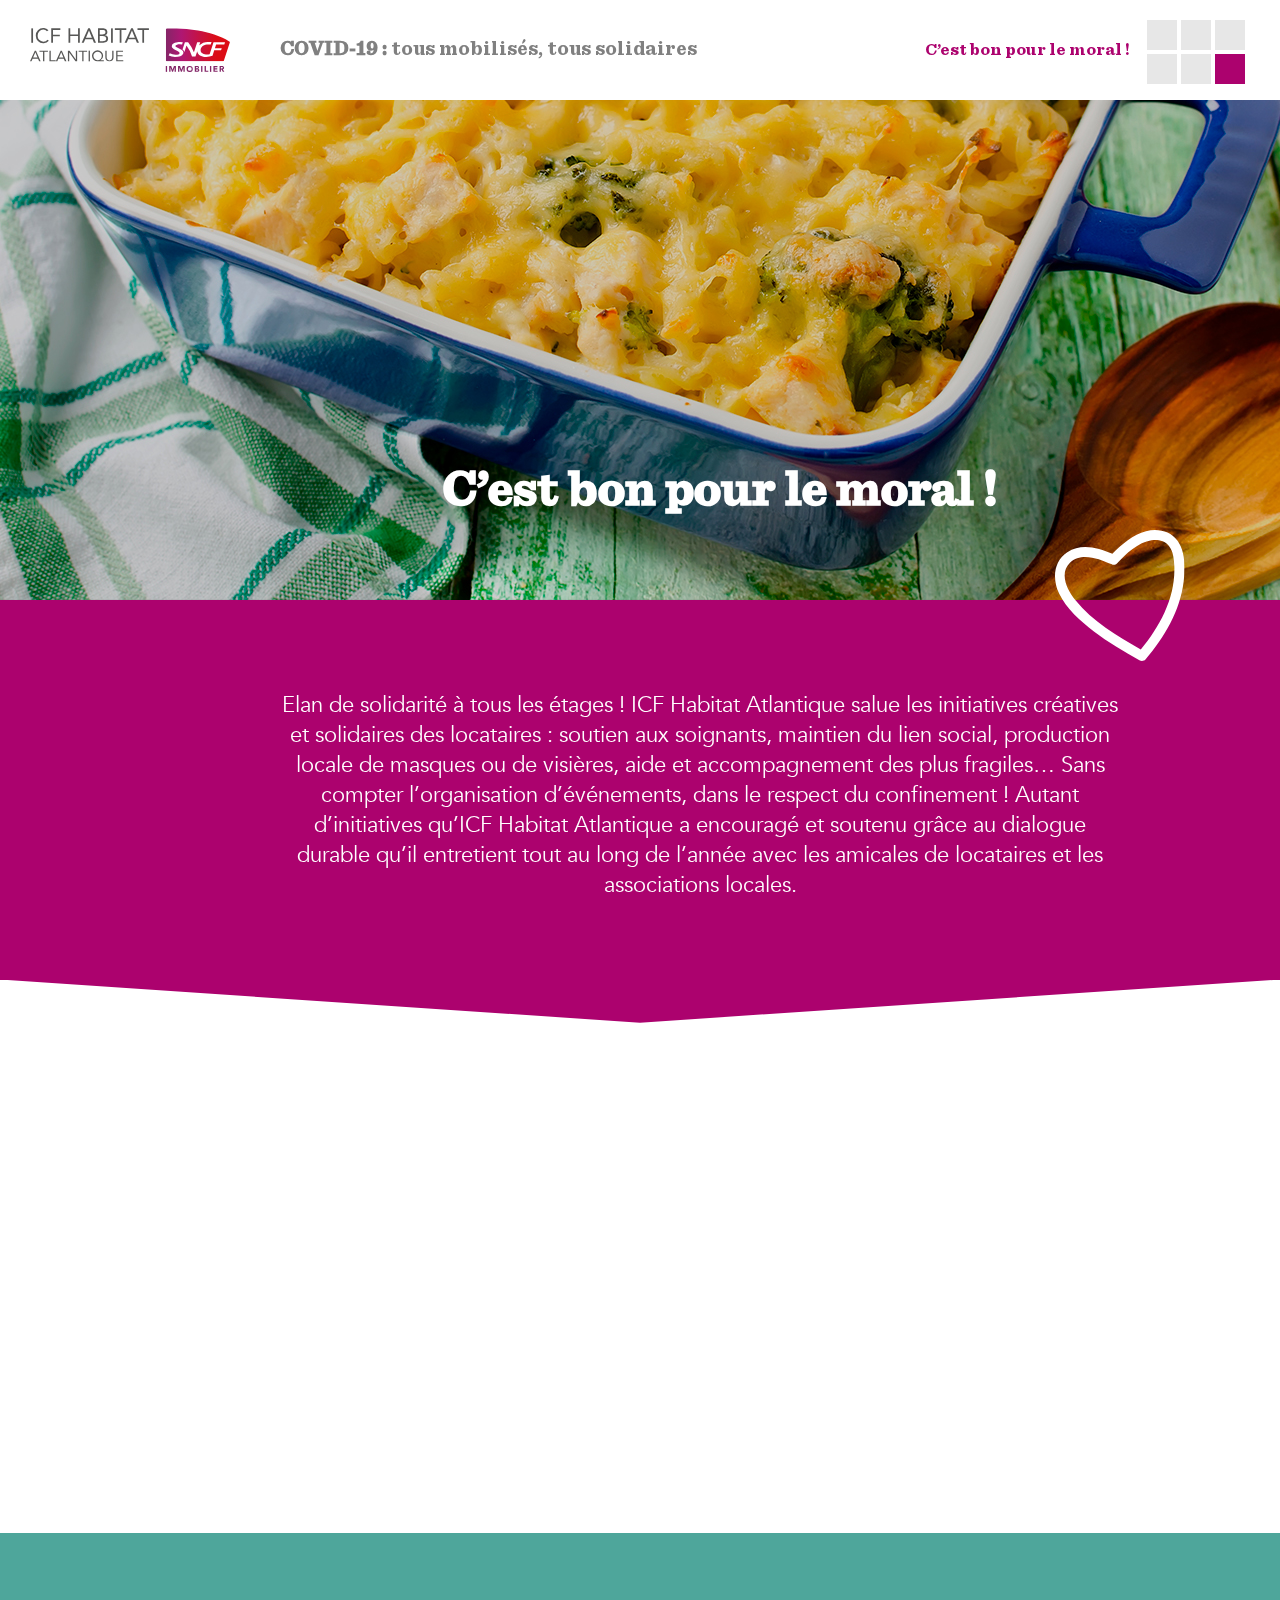
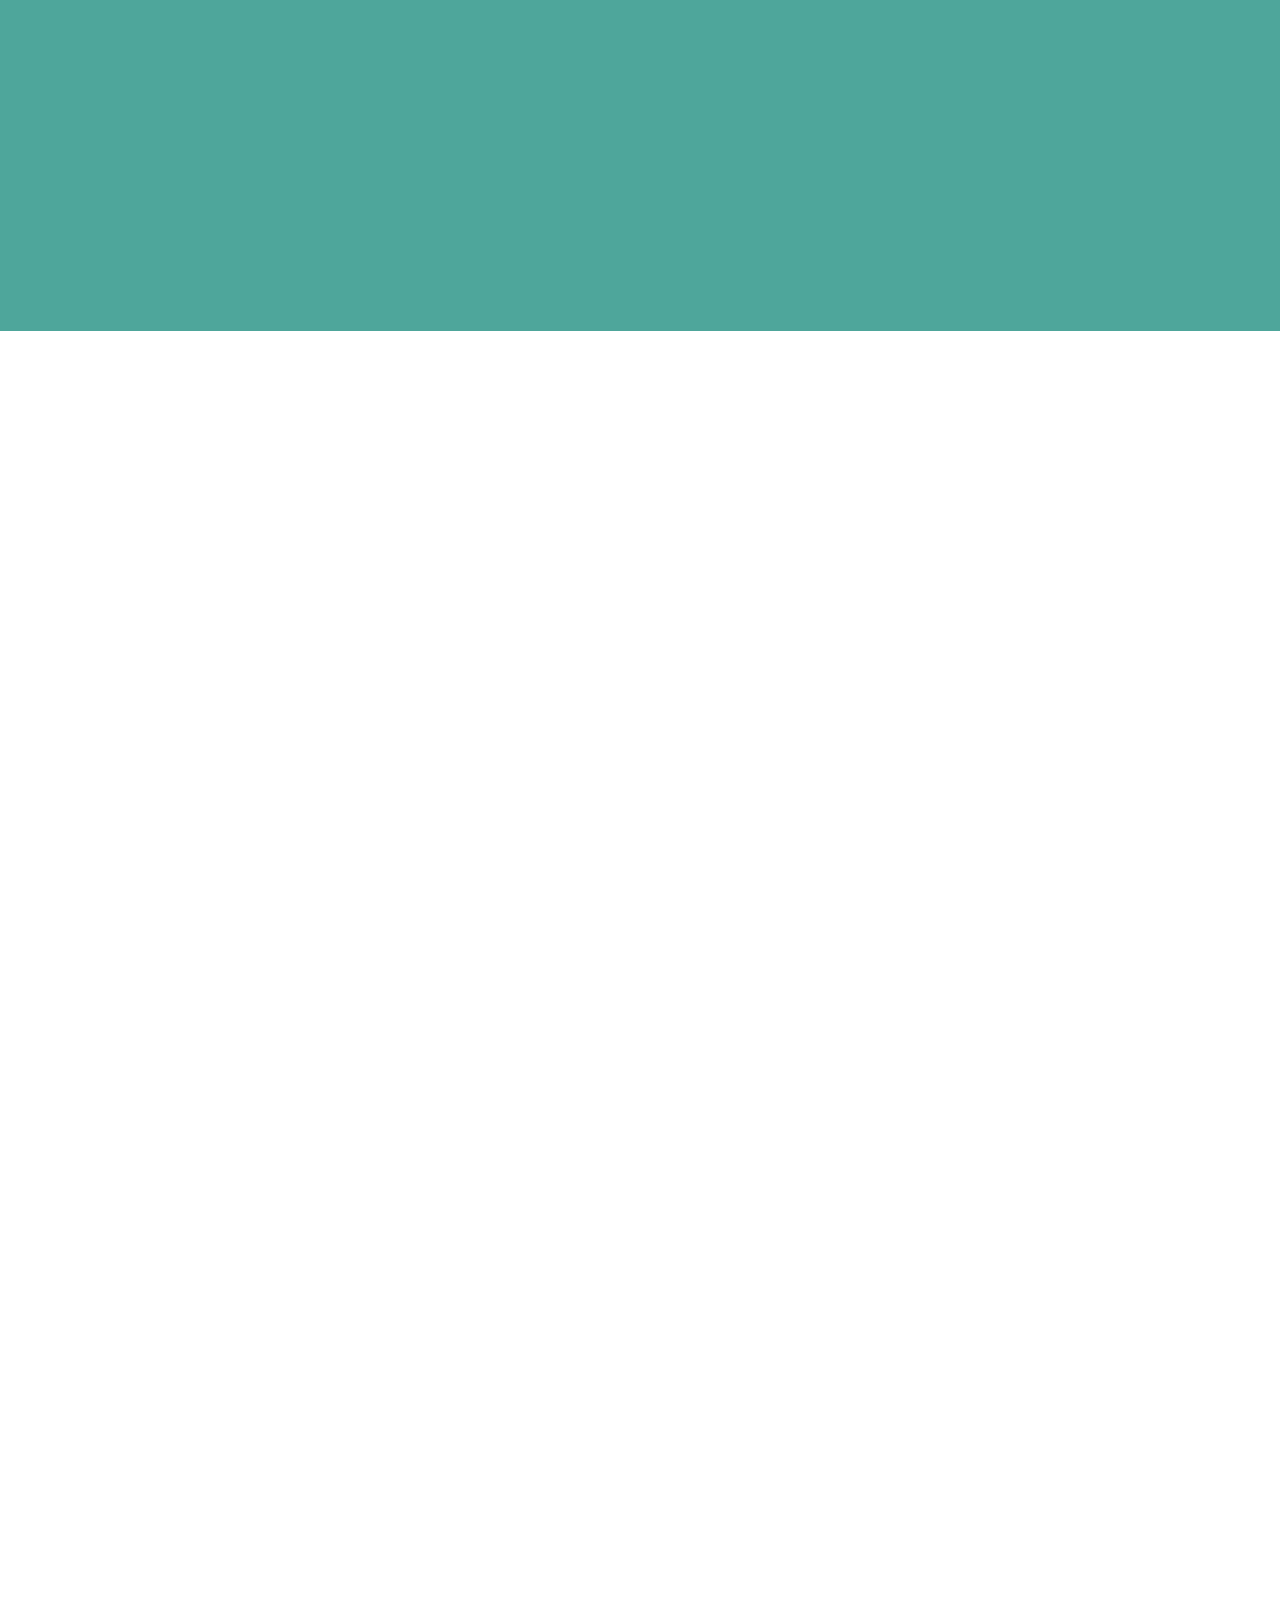
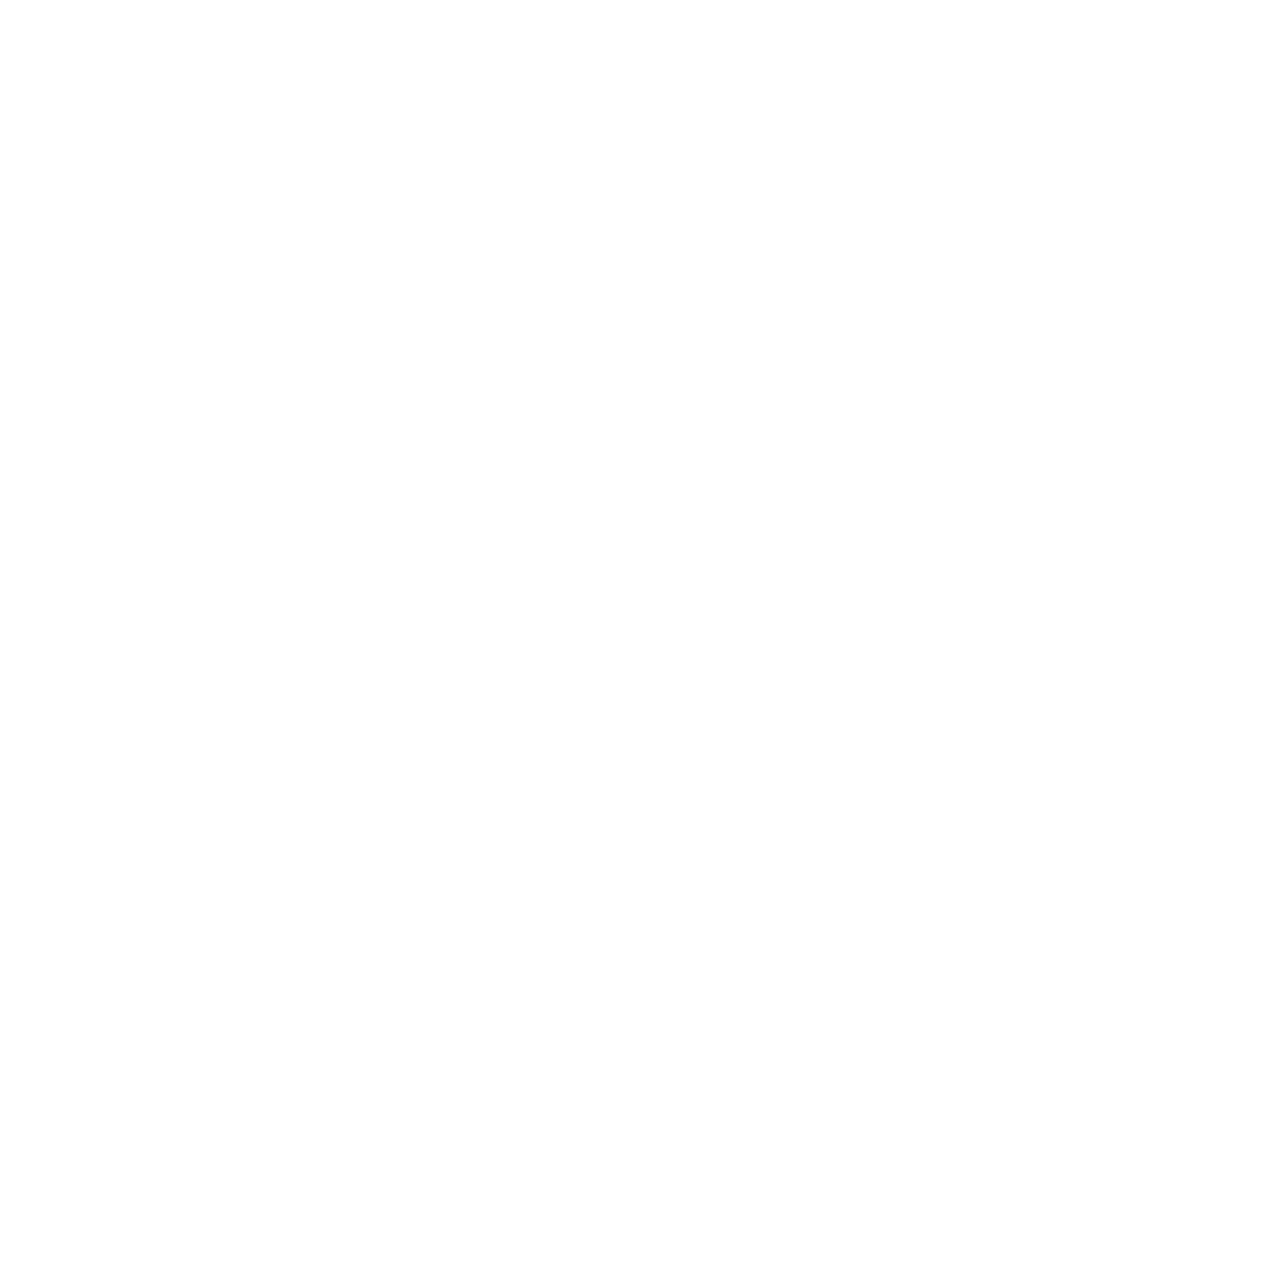
==== commit 5a08059d: "OK" ====
--- a/bon-pour-le-morale.html
+++ b/bon-pour-le-morale.html
@@ -206,14 +206,9 @@
 					</div>
 				</div>
 			</div>
-			<p class="WrapperBody LastInfos">COVID-19 tous mobilisés, tous solidaires : édité par ICF Habitat Atlantique // Directrice de la publication : Emmanuelle Barbet
-// Coordination, direction éditoriale, conception et réalisation : ICF Habitat Atlantique - Laurence Tichkowsky - Toma Block
-// Crédits photos : ICF Habitat : pp. 6, 7, 10, 18 – Unsplash : pp. 9, 12 – Freepik : couv., pp. 5, 7, 11, 13, 15, 16, 17 – Atelier
-Remuménage : p. 9 – VRAC : p. 12 – ONM : p. 14 – Charline Bon : couv., p. 3 – ADAL : couv., p. 4 – Andia/Bénard : couv.,
-pp. 6, 8 – Andia/Darault : pp. 6, 7 – Andia/Ruaud : p. 10 – Andia/Moritz : p. 13 – Andia/Saada : p. 16</p>
 			<footer>
-				<a class="FooterLinks" href="#!">Mentions légales</a>
-				<a class="FooterLinks" href="#!">Contact</a>
+				<a class="FooterLinks" href="ml.html" target="_blank">Mentions légales</a>
+				<a class="FooterLinks" href="mailto:communication.atlantique@icfhabitat.fr" target="_blank">Contact</a>
 			</footer>
 		</div>
 	</div>
--- a/css/style.css
+++ b/css/style.css
@@ -6,6 +6,10 @@
 	overflow-x: hidden;
 	text-rendering:optimizeLegibility !important;
 	-webkit-font-smoothing: antialiased !important;
+}
+
+.TxtBold {
+	font-family: "Avenir-Medium" !important;
 }
 
 .MainColor {
@@ -2395,7 +2399,7 @@
 }
 
 .NumberKey > span {
-	font-size: 30px;
+	font-size: 43px;
 	margin-bottom: 0px;
 	color: #ac026e;
 	font-weight: 500;
@@ -2406,7 +2410,7 @@
 	margin-top: 0px;
 	margin-bottom: 0px;
 	text-align: left;
-	font-size: 14px;
+	font-size: 16px;
 }
 
 @media screen and (max-width: 822px) { 
@@ -2416,7 +2420,7 @@
 }
 
 .NumberKey > img {
-	width: 30px;
+	width: 40px;
 	margin-bottom: -3px;
 	margin-right: 10px;
 }
@@ -2565,8 +2569,18 @@
 	width: 80px;
 }
 
+@media screen and (max-width: 500px) {
+	.QuoteElementDice {
+		position: absolute;
+		left: 250px;
+    top: 30px;
+    width: 60px;
+    z-index: 99;
+	}
+}
+
 .BasketPng {
-	width: 80px;
+	width: 140px;
 }
 
 .QuoteElementClock {
@@ -2589,6 +2603,7 @@
 	width: 1000px;
 	margin-top: 30px;
 	color: grey;
+	font-family: 'Avenir', sans-serif;
 }
 
 @media screen and (max-width: 822px) {
@@ -2597,4 +2612,28 @@
 	}
 }
 
+.ml-box {
+	display: flex;
+	align-items: center;
+	justify-content: center;
+	min-height: calc(100vh - 100px);
+}
+
+.ml-h2 {
+	font-size: 30px;
+	text-align: center;
+	margin-top: 100px;
+	font-family: "Avenir-Medium";
+	color: #ac026e;
+}
+
+.ml-p {
+	font-size: 14px;
+	font-family: "Avenir";
+	color: grey;
+	max-width: 1000px;
+	text-align: center;
+	margin: 0 auto;
+}
+
 /**/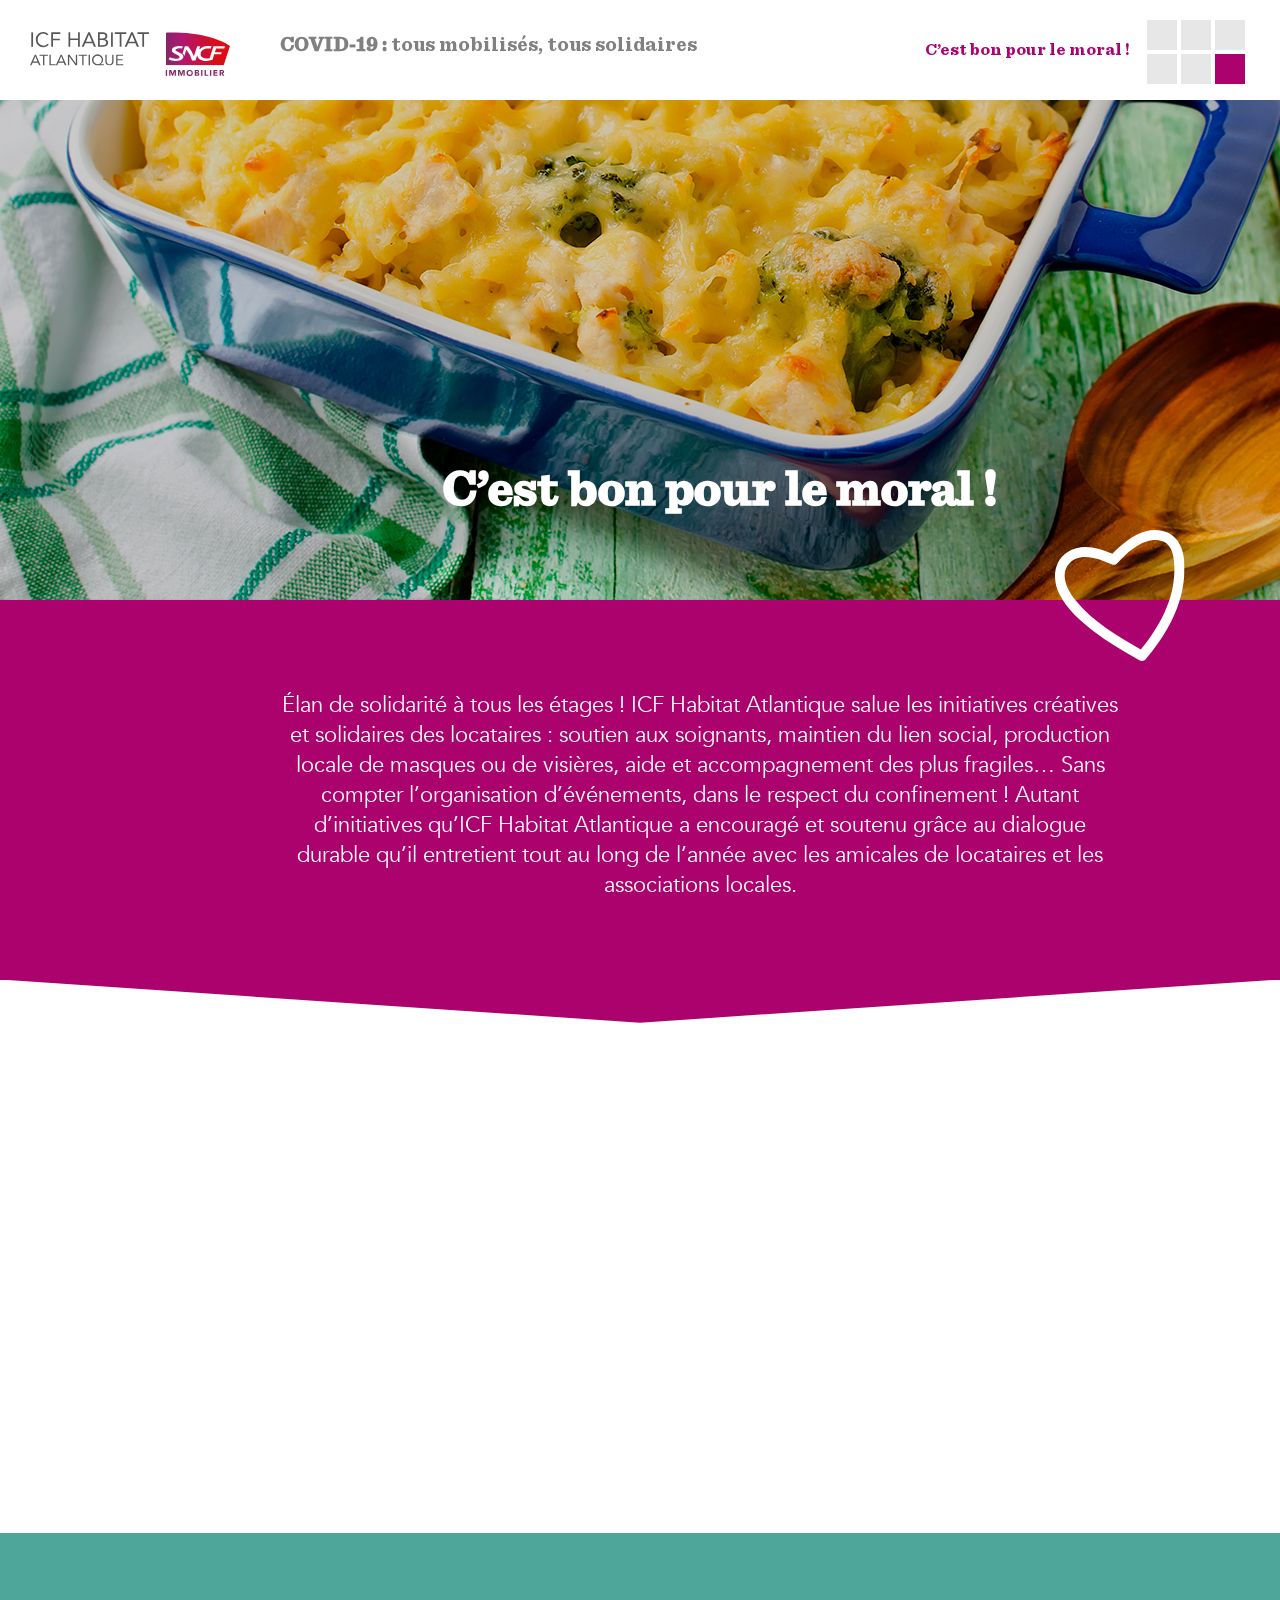
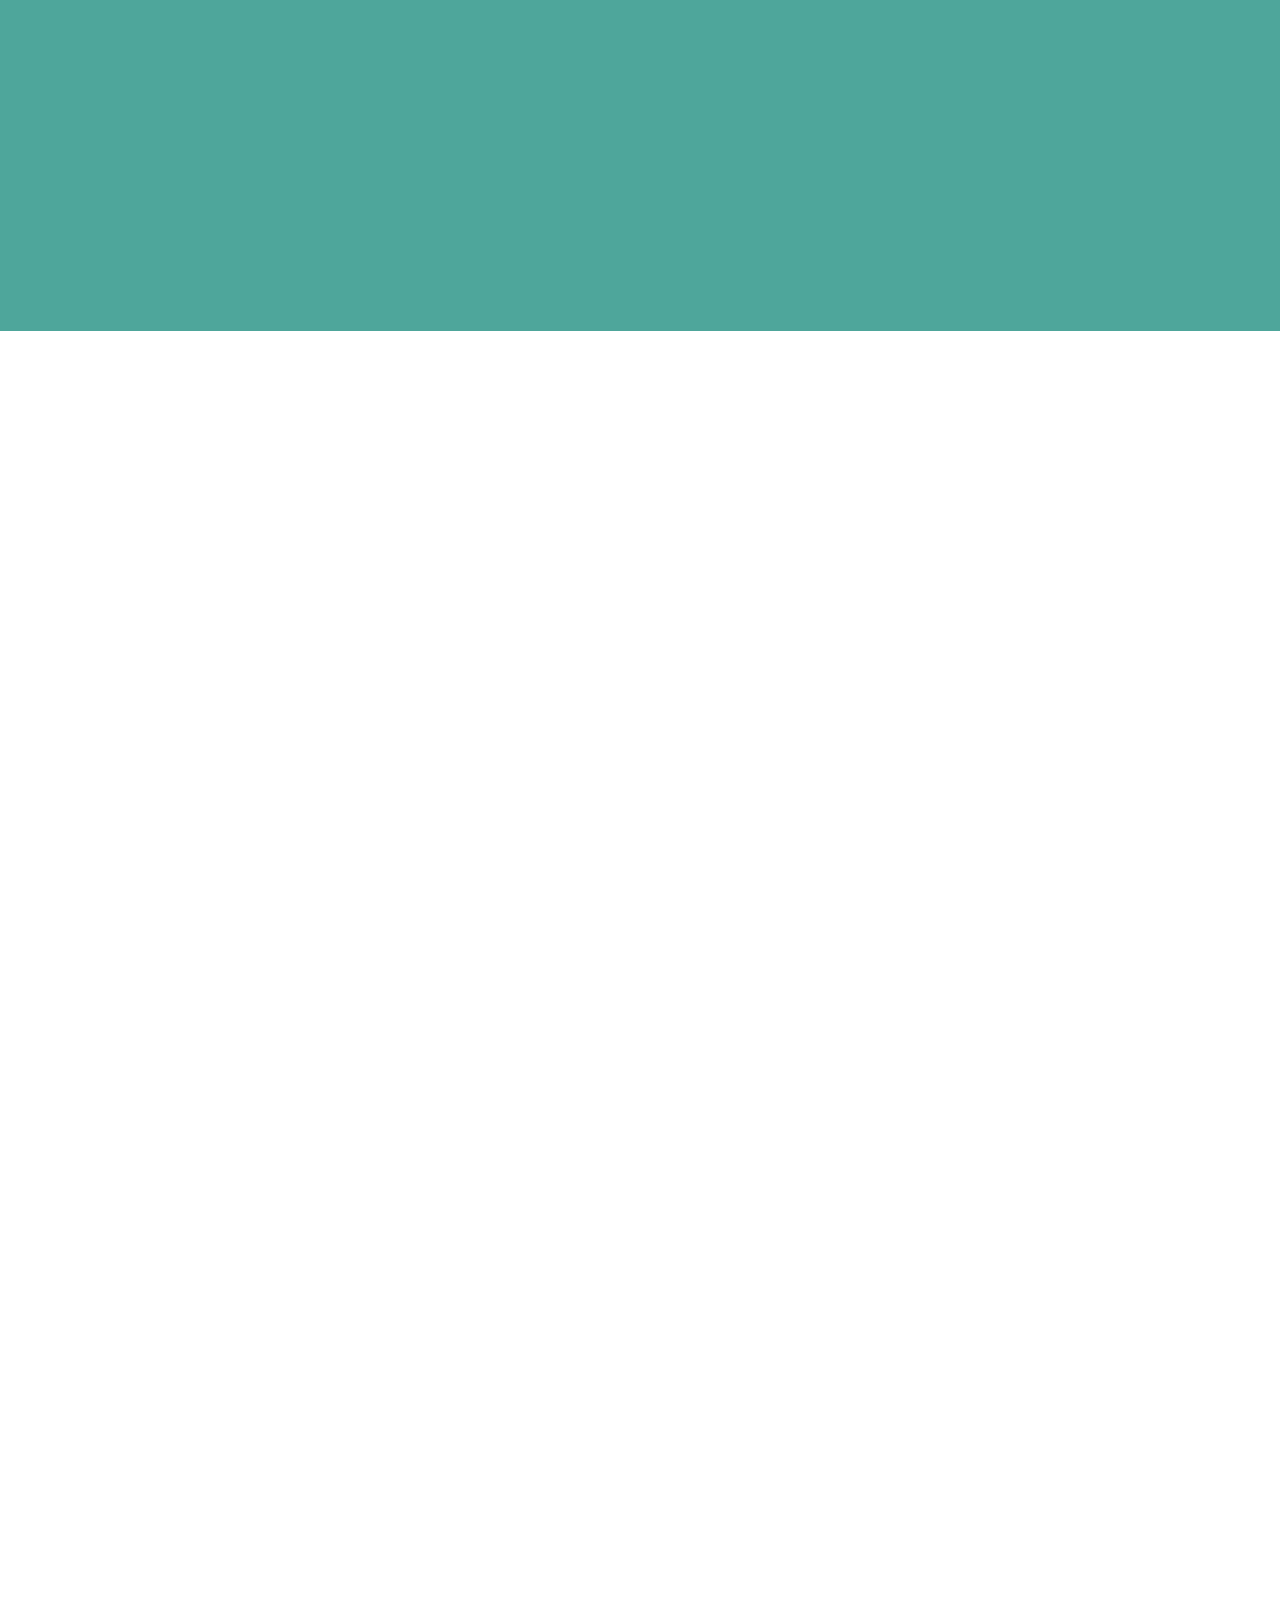
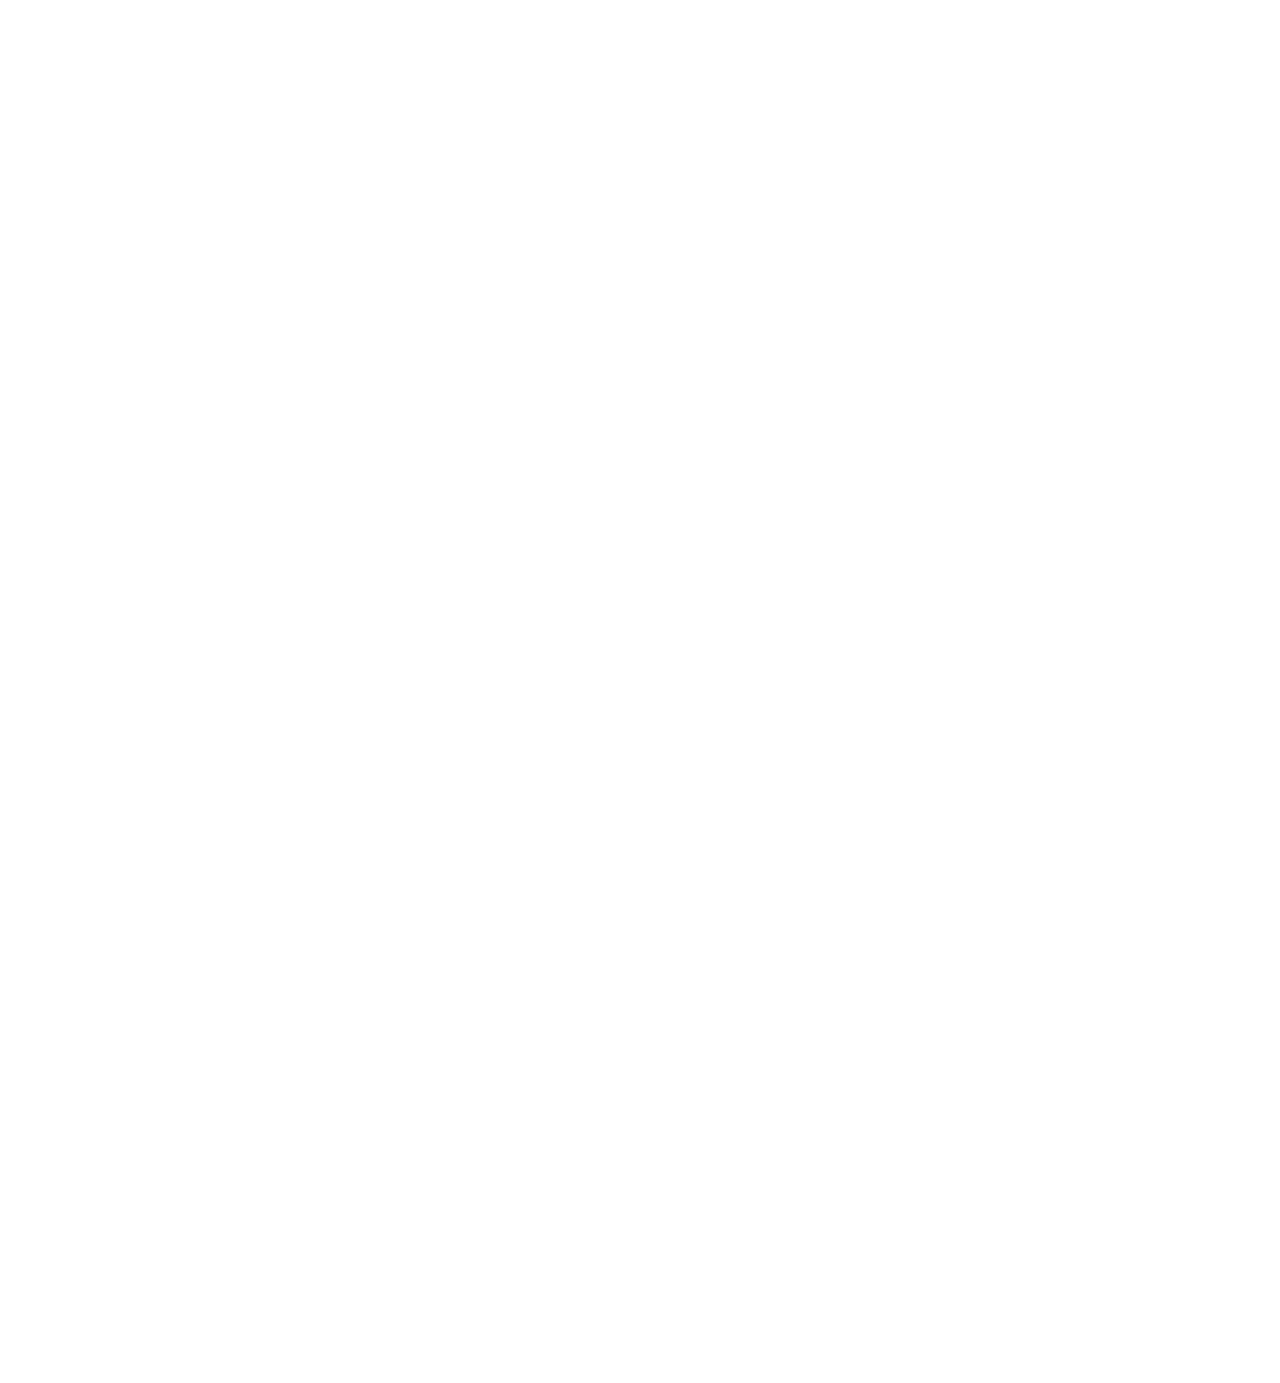
==== commit 8727ac19: "OK" ====
--- a/bon-pour-le-morale.html
+++ b/bon-pour-le-morale.html
@@ -17,7 +17,7 @@
 	<div class="BurgerMenu">
 		<img class="CloseBurgerMenu" src="assets/home/close.svg">
 		<div class="BurgerMenuItem animate__animated animate__fadeIn">
-			<a href="le-mot-de-la-dg.html">Le mot de la Directrice Générale</a>
+			<a href="le-mot-de-la-dg.html">Le mot de la directrice générale</a>
 			<a href="hommage-victimes.html">Hommage aux victimes</a>
 			<a href="communication.html">Communication 100% connectée !</a>
 			<a href="situation-urgence.html">Agir sans attendre</a>
@@ -37,7 +37,7 @@
 				<div class="SquareNav">
 					<a href="le-mot-de-la-dg.html">
 						<div class="SquareNavItem">
-							<p class="PageName">Le mot de la Directrice Générale</p>
+							<p class="PageName">Le mot de la directrice générale</p>
 						</div>
 					</a>
 					<a href="hommage-victimes.html">
@@ -83,7 +83,7 @@
 							<img class="animate__animated animate__pulse IntroSmiley" src="assets/template/page-bon-pour-le-morale/smiley.svg" alt="Network" class="IntroContent" data-aos="fade-down" data-aos-easing="ease-out" data-aos-duration="900" data-aos-offset="200" data-aos-delay="1200">
 						</div>
 						<p class="IntroP">
-							Elan de solidarité à tous les étages ! ICF Habitat Atlantique salue les initiatives créatives et solidaires des locataires : soutien aux soignants, maintien du lien social, production locale de masques ou de visières, aide et accompagnement des plus fragiles… Sans compter l’organisation d’événements, dans le respect du confinement ! Autant d’initiatives qu’ICF Habitat Atlantique a encouragé et soutenu grâce au dialogue durable qu’il entretient tout au long de l’année avec les amicales de locataires et les associations locales.
+							Élan de solidarité à tous les étages ! ICF Habitat Atlantique salue les initiatives créatives et solidaires des locataires : soutien aux soignants, maintien du lien social, production locale de masques ou de visières, aide et accompagnement des plus fragiles… Sans compter l’organisation d’événements, dans le respect du confinement ! Autant d’initiatives qu’ICF Habitat Atlantique a encouragé et soutenu grâce au dialogue durable qu’il entretient tout au long de l’année avec les amicales de locataires et les associations locales.
 						</p>
 					</div>	
 				</div>
@@ -206,10 +206,30 @@
 					</div>
 				</div>
 			</div>
-			<footer>
-				<a class="FooterLinks" href="ml.html" target="_blank">Mentions légales</a>
-				<a class="FooterLinks" href="mailto:communication.atlantique@icfhabitat.fr" target="_blank">Contact</a>
-			</footer>
+			<div class="WrapperBody SectionNextArrowEnd">
+				<div class="SectionNextArrow">
+						<div class="ArticleBack">
+							<a href="initiative-solidaire.html"><img src='assets/template/page-communication/arrow.svg' alt="Retour"></a>
+						</div>
+						<div class="ArticleNextEnd">
+							<a href="index.html"><img src='assets/template/page-communication/arrow-next.svg' alt="RetourHome"></a>
+						</div>
+					</div>
+			</div>
+		<footer data-aos="fade" data-aos-easing="ease-out" data-aos-duration="700" data-aos-offset="0" data-aos-delay="300">
+		<div>
+			<a class="FooterLinks" href="ml.html" target="_blank">Mentions légales</a>
+			<a class="FooterLinks" href="mailto:communication.atlantique@icfhabitat.fr" target="_blank">Contact</a>
+			<a class="FooterLinks" href="assets/Rapport.pdf" download>Télécharger le Rapport</a>
+			<a class="FooterLinks" href="https://www.flipsnack.com/EB5E88AA9F7/covid-19-tous-mobilis-s-tous-solidaires.html" target="_blank">Consulter le Rapport</a>
+		</div>
+		<div class="FooterSocialLinksWrapper">
+			<a class="FooterSocialLinks" href="https://www.instagram.com/icfhabitat/" target="_blank"><img src='assets/home/instagram.svg' alt="instagram"></a>
+			<a class="FooterSocialLinks" href="https://twitter.com/icfhabitat" target="_blank"><img src='assets/home/twitter.svg' alt="twitter"></a>
+			<a class="FooterSocialLinks" href="https://www.linkedin.com/company/icf-habitat" target="_blank"><img src='assets/home/linkedin.svg' alt="linkedin"></a>
+			<a class="FooterSocialLinks" href="https://www.youtube.com/channel/UCVcLdI9rZ1nYQLQKir-VUzg" target="_blank"><img src='assets/home/youtube.svg' alt="youtube"></a>
+		</div>
+	</footer>
 		</div>
 	</div>
 	<script src="https://unpkg.com/aos@2.3.1/dist/aos.js"></script>
--- a/css/style.css
+++ b/css/style.css
@@ -112,7 +112,7 @@
 
 .Home_Logo {
 	width: 200px;
-	margin-top: 4px;
+	margin-top: 12px;
 }
 
 @media screen and (max-width: 320px) {
@@ -355,6 +355,7 @@
 	display: flex;
 	justify-content: center;
 	align-items: center;
+	flex-direction: column;
 }
 
 .FooterLinks {
@@ -364,14 +365,15 @@
 	font-size: 13px;
 	color: #FFF;
 	transition:all ease-out 0.4s;
+	margin-right: 10px;
 }
 
 .FooterLinks:hover {
 	opacity: 0.5;
 }
 
-footer > a:first-child {
-	margin-right: 10px;
+footer > a:last-child {
+	margin-right: 0px;
 }
 /*Home*/
 
@@ -1178,8 +1180,7 @@
 .QuoteElementPhone {
 	margin-top: -120px;
 	transform: rotate(5deg) !important;
-	width: 185px;
-	
+	width: 250px;
 }
 
 @media screen and (max-width: 822px) {
@@ -1610,7 +1611,24 @@
 	transition: all ease-out 0.2s;
 }
 
+.ArticleNextEnd::before {
+	content: 'Home';
+	position: absolute;
+	right: 115px;
+	top: 327px;
+	font-family: "Avenir", sans-serif;
+	color: #ac026e;
+	opacity: 0;
+	text-transform: uppercase;
+	width: auto;
+	transition: all ease-out 0.2s;
+}
+
 .ArticleNext:hover::before {
+	opacity: 1;
+}
+
+.ArticleNextEnd:hover::before {
 	opacity: 1;
 }
 
@@ -1626,6 +1644,10 @@
 	}
 
 	.ArticleNext:hover::before {
+		content: none;
+	}
+
+	.ArticleNextEnd:hover::before {
 		content: none;
 	}
 }
@@ -2544,6 +2566,10 @@
 	margin-bottom: 30px;
 }
 
+.SectionNextArrowEnd {
+	margin-top: 50px;
+}
+
 button {
   border: 0;
   background: transparent;
@@ -2619,6 +2645,17 @@
 	min-height: calc(100vh - 100px);
 }
 
+@media screen and (max-width: 500px) {
+	.ml-box {
+	min-height: 100vh;
+	}
+
+	.ml-p {
+		max-width: 335px !important;
+		text-align: justify !important;
+	}
+
+}
 .ml-h2 {
 	font-size: 30px;
 	text-align: center;
@@ -2636,4 +2673,23 @@
 	margin: 0 auto;
 }
 
+.FooterSocialLinksWrapper {
+	margin-top: 20px;
+}
+
+.FooterSocialLinks:hover {
+	opacity: 0.7;
+
+}
+
+.FooterSocialLinks {
+	margin-right: 10px;
+	transition: all ease-out 0.4s;
+}
+
+.FooterSocialLinks:last-child {
+	margin-right: 0px;
+}
+
+
 /**/